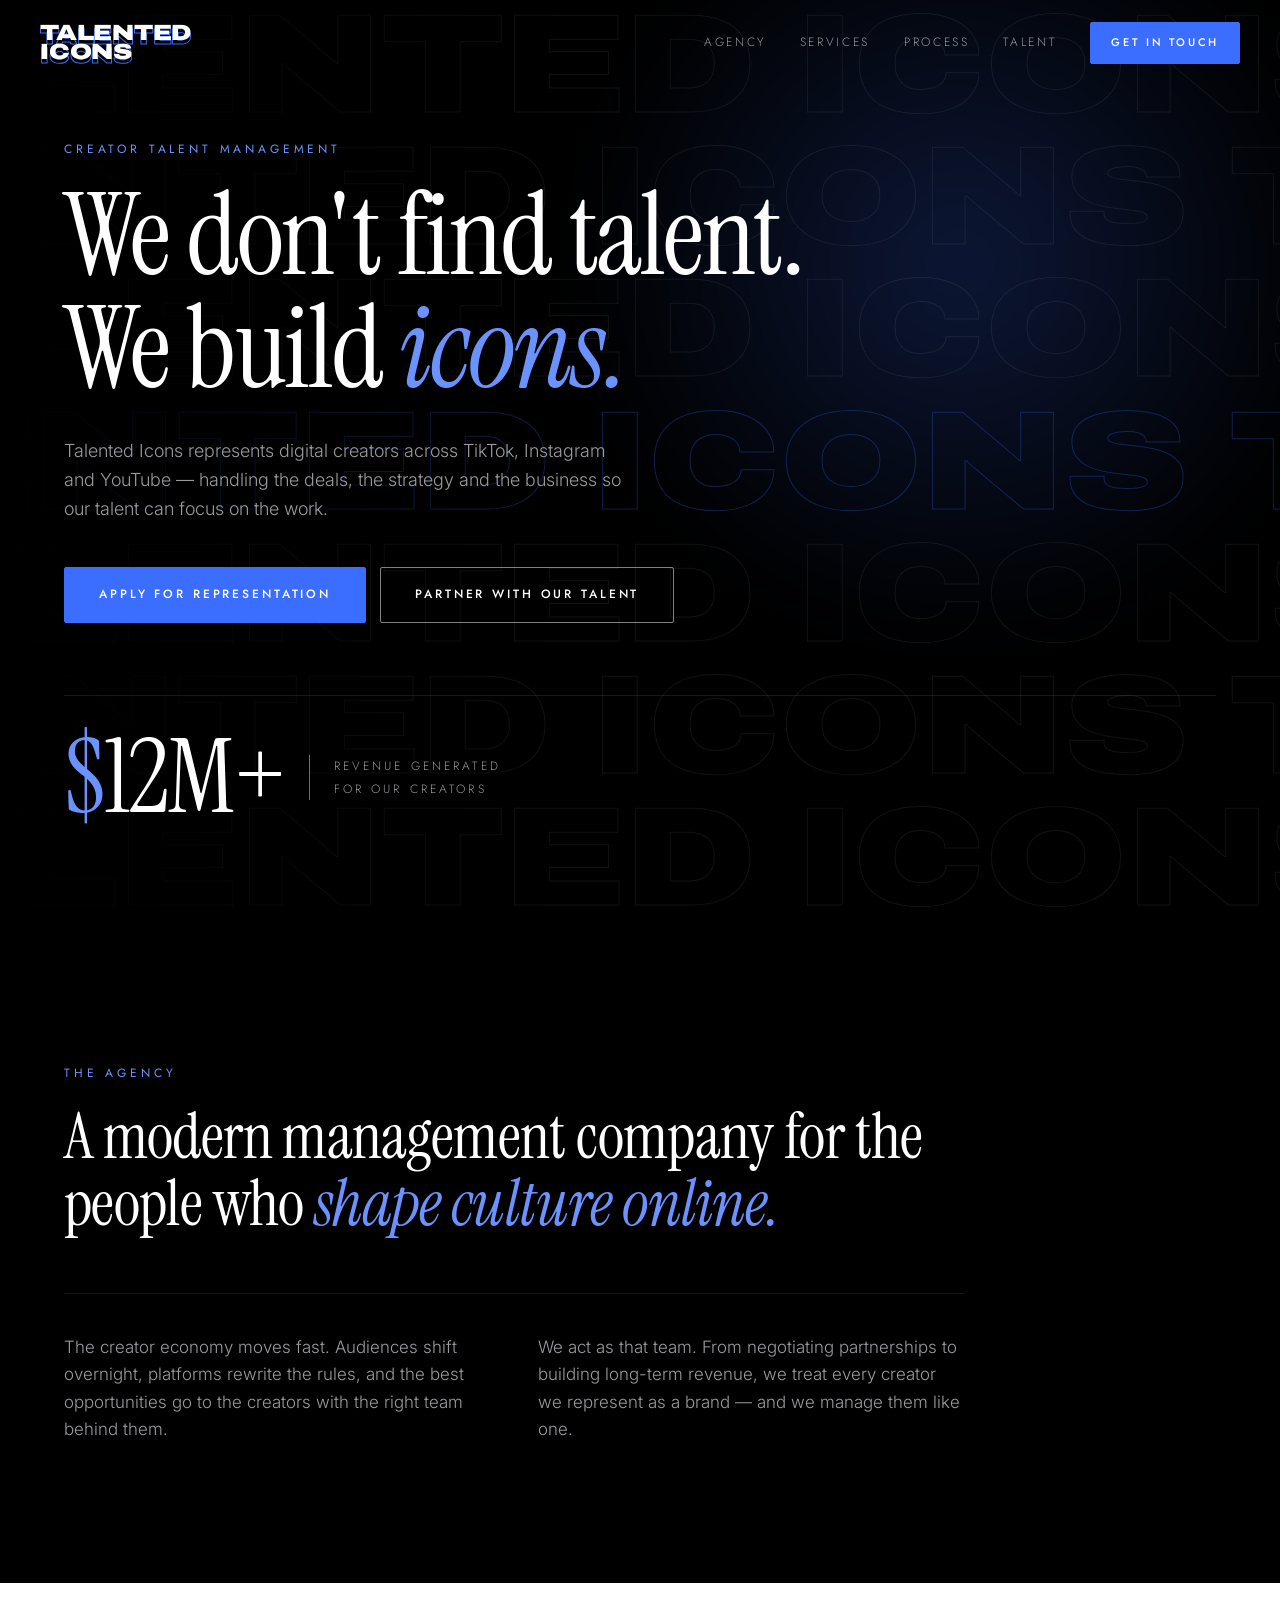
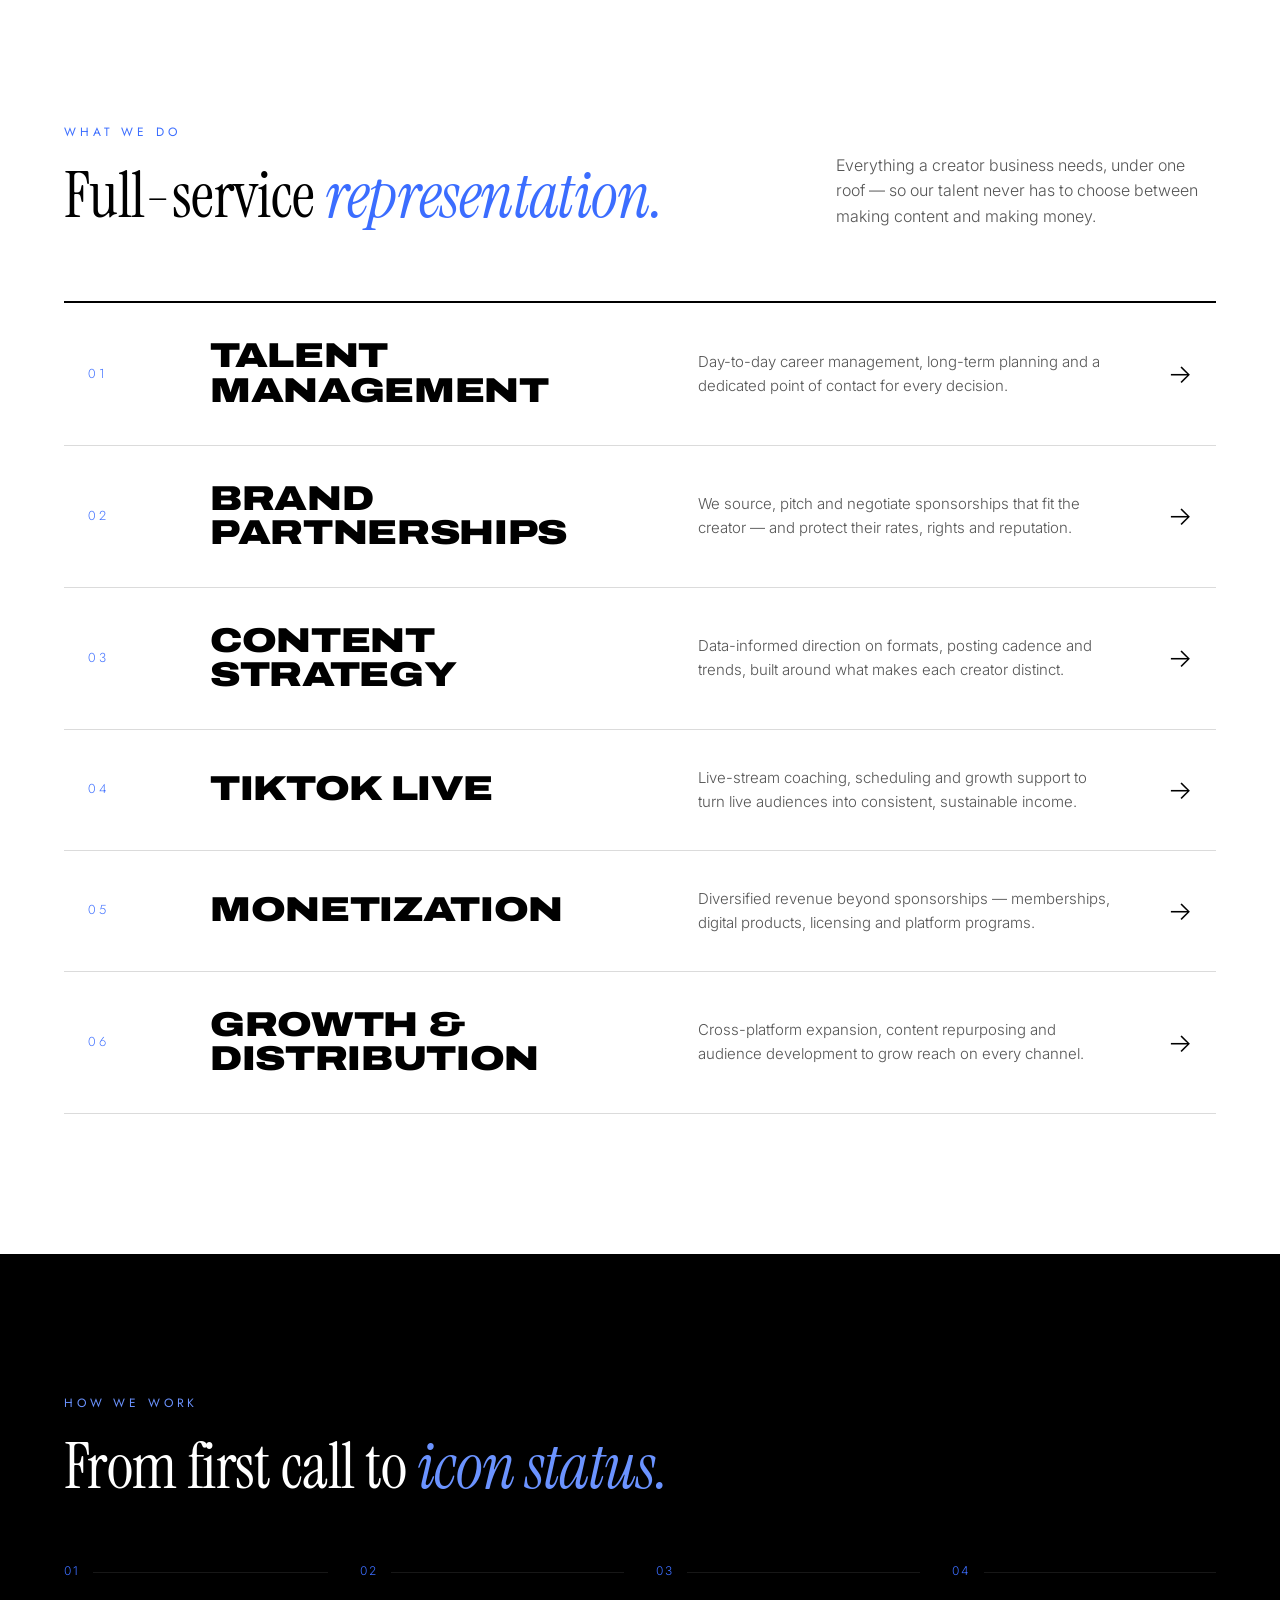
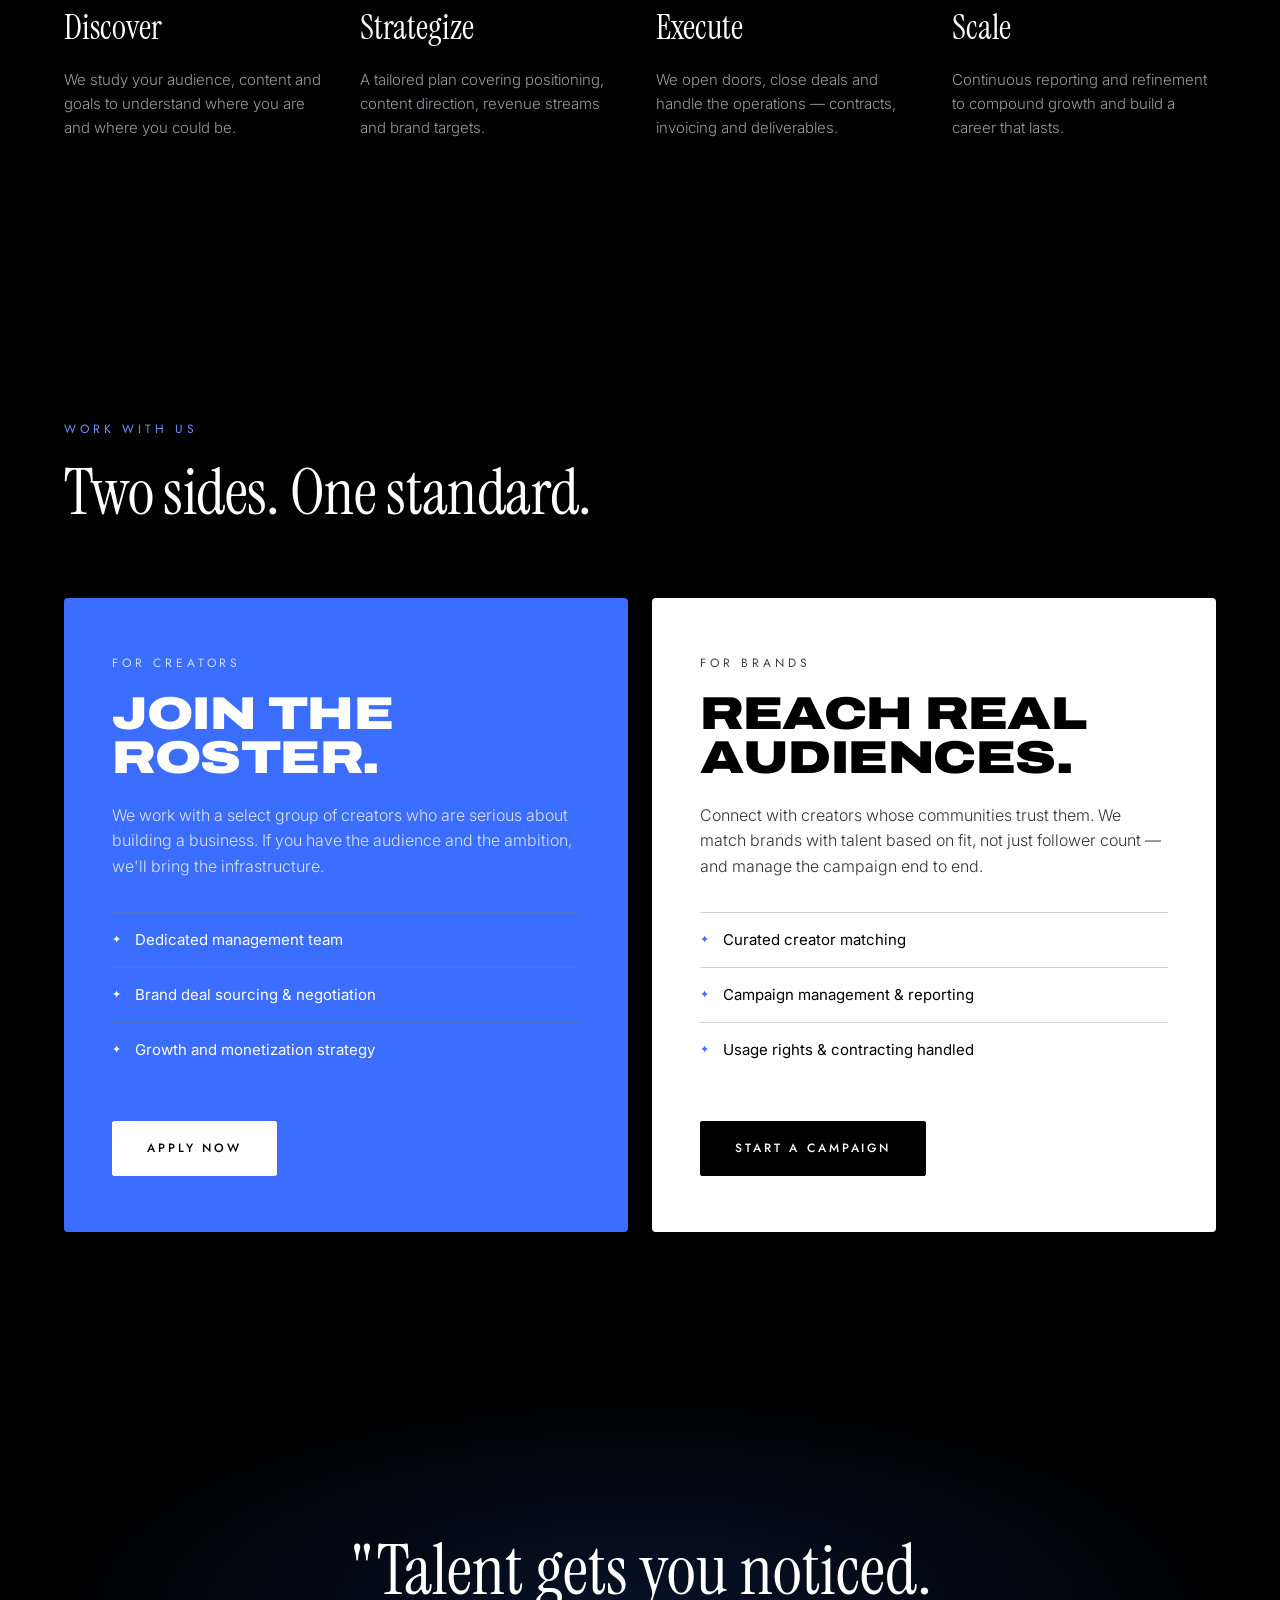
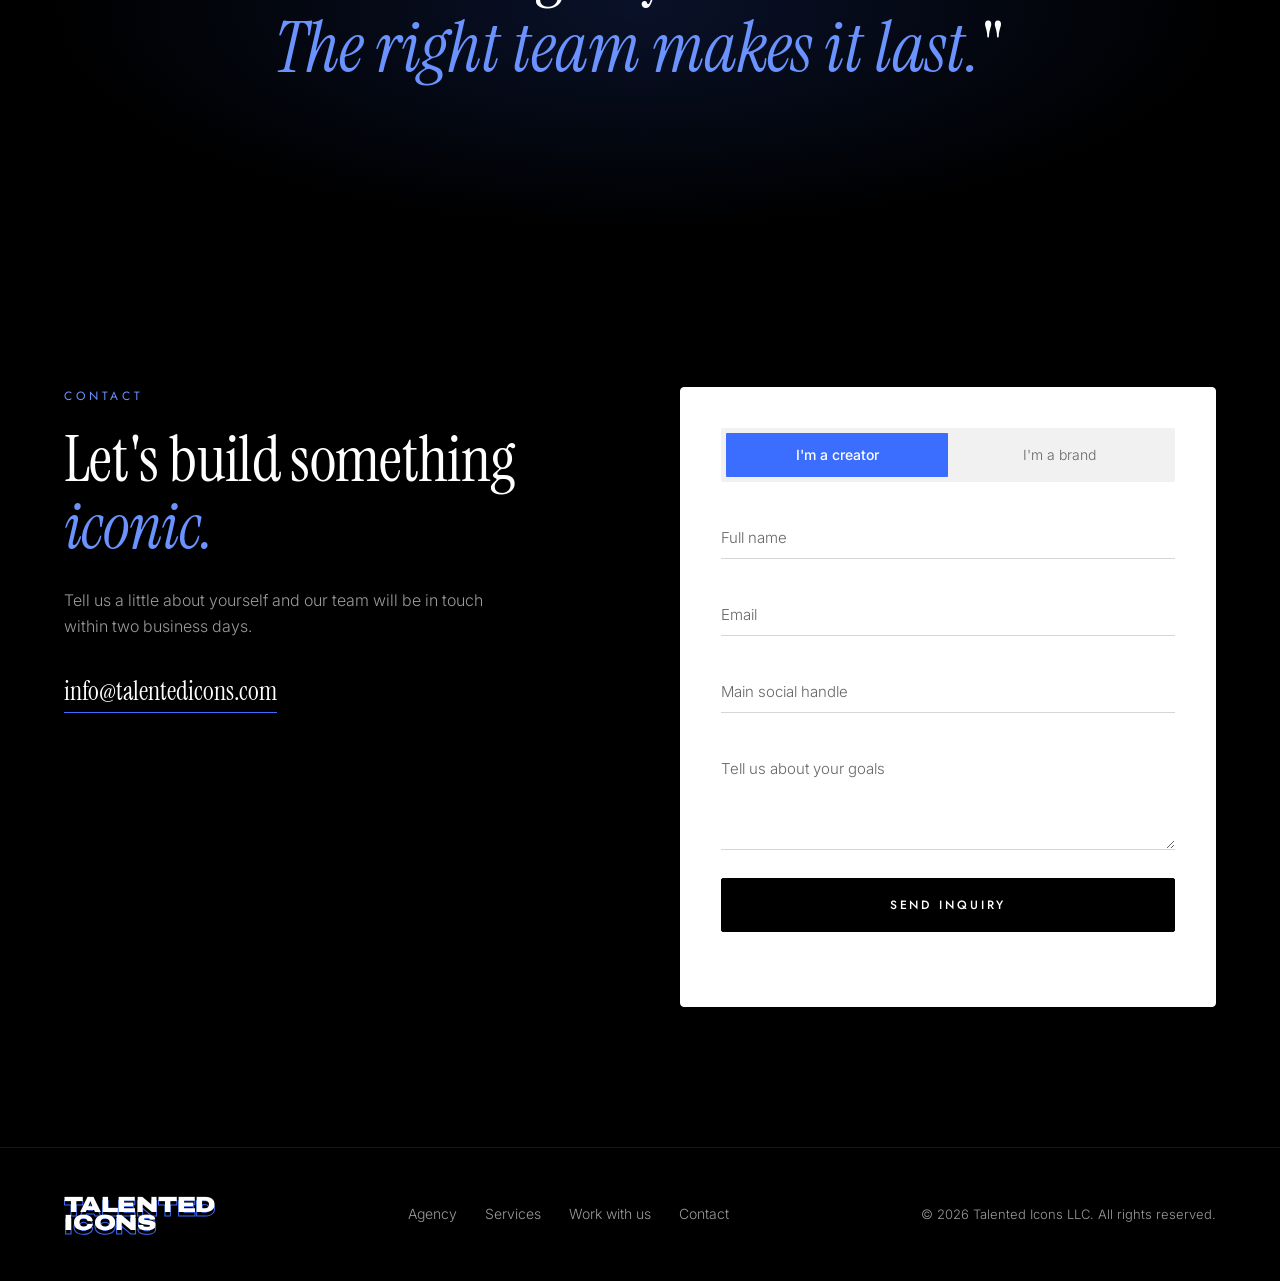
==== index.html @ b25bac5b "Launch Talented Icons website Static site: hero with $12M+ stat, services, process, work-with-us, co" ====
<!doctype html>
<html lang="en">
<head>
  <meta charset="utf-8" />
  <meta name="viewport" content="width=device-width, initial-scale=1" />
  <title>Talented Icons — Creator Talent Management</title>
  <meta name="description" content="Talented Icons is a talent management agency for digital creators. We handle brand partnerships, content strategy, monetization and growth so our talent can focus on creating." />
  <meta property="og:title" content="Talented Icons — Creator Talent Management" />
  <meta property="og:description" content="Management, brand partnerships and growth strategy for the next generation of digital icons." />
  <meta property="og:type" content="website" />
  <meta name="theme-color" content="#000000" />
  <link rel="preconnect" href="https://fonts.googleapis.com" />
  <link rel="preconnect" href="https://fonts.gstatic.com" crossorigin />
  <link href="https://fonts.googleapis.com/css2?family=Instrument+Serif:ital@0;1&family=Inter:wght@300;400;500;600&family=Jost:wght@300;400;500&family=Archivo:wdth,wght@125,900&display=swap" rel="stylesheet" />
  <link rel="icon" href="brand/favicon.svg" type="image/svg+xml" />
  <link rel="icon" href="brand/favicon-32.png" sizes="32x32" type="image/png" />
  <link rel="apple-touch-icon" href="brand/apple-touch-icon.png" />
  <link rel="stylesheet" href="styles.css?v=3" />
</head>
<body>
  <header class="nav" id="nav">
    <a href="#top" class="logo" aria-label="Talented Icons home">
      <span class="echo-logo" aria-hidden="true"><span class="echo-logo-ghost">Talented<br />Icons</span><span class="echo-logo-front">Talented<br />Icons</span></span>
    </a>
    <nav class="nav-links" id="navLinks">
      <a href="#about">Agency</a>
      <a href="#services">Services</a>
      <a href="#process">Process</a>
      <a href="#roster">Talent</a>
      <a href="#contact" class="btn btn-small">Get in touch</a>
    </nav>
    <button class="nav-toggle" id="navToggle" aria-label="Open menu" aria-expanded="false">
      <span></span><span></span>
    </button>
  </header>

  <main id="top">
    <!-- Hero -->
    <section class="hero">
      <div class="hero-glow" aria-hidden="true"></div>
      <div class="hero-echo" aria-hidden="true"><div>Talented Icons Talented Icons Talented Icons</div><div>Talented Icons Talented Icons Talented Icons</div><div>Talented Icons Talented Icons Talented Icons</div><div>Talented Icons Talented Icons Talented Icons</div><div>Talented Icons Talented Icons Talented Icons</div><div>Talented Icons Talented Icons Talented Icons</div><div>Talented Icons Talented Icons Talented Icons</div></div>
      <div class="container">
        <p class="eyebrow reveal">Creator Talent Management</p>
        <h1 class="hero-title reveal">
          We don't find talent.<br />
          We build <em>icons.</em>
        </h1>
        <p class="hero-sub reveal">
          Talented Icons represents digital creators across TikTok, Instagram and YouTube —
          handling the deals, the strategy and the business so our talent can focus on the work.
        </p>
        <div class="hero-cta reveal">
          <a href="#contact" data-intent="creator" class="btn">Apply for representation</a>
          <a href="#contact" data-intent="brand" class="btn btn-ghost">Partner with our talent</a>
        </div>
        <div class="stats reveal">
          <div class="stat">
            <span class="stat-num" data-count="12" data-prefix="$" data-suffix="M+">$12M+</span>
            <span class="stat-label">Revenue generated<br />for our creators</span>
          </div>
        </div>
      </div>
    </section>

    <!-- About -->
    <section class="section" id="about">
      <div class="container about">
        <p class="eyebrow reveal">The Agency</p>
        <h2 class="section-title reveal">
          A modern management company for the people who
          <em>shape culture online.</em>
        </h2>
        <div class="about-grid">
          <p class="reveal">
            The creator economy moves fast. Audiences shift overnight, platforms rewrite the rules,
            and the best opportunities go to the creators with the right team behind them.
          </p>
          <p class="reveal">
            We act as that team. From negotiating partnerships to building long-term revenue,
            we treat every creator we represent as a brand — and we manage them like one.
          </p>
        </div>
      </div>
    </section>

    <!-- Services -->
    <section class="section section-light" id="services">
      <div class="container">
        <div class="section-head section-head-split">
          <div>
            <p class="eyebrow reveal">What We Do</p>
            <h2 class="section-title reveal">Full-service <em>representation.</em></h2>
          </div>
          <p class="section-lede reveal">Everything a creator business needs, under one roof — so our talent never has to choose between making content and making money.</p>
        </div>
        <ol class="services">
          <li class="service reveal">
            <span class="service-num">01</span>
            <h3>Talent Management</h3>
            <p>Day-to-day career management, long-term planning and a dedicated point of contact for every decision.</p>
            <span class="service-arrow" aria-hidden="true">→</span>
          </li>
          <li class="service reveal">
            <span class="service-num">02</span>
            <h3>Brand Partnerships</h3>
            <p>We source, pitch and negotiate sponsorships that fit the creator — and protect their rates, rights and reputation.</p>
            <span class="service-arrow" aria-hidden="true">→</span>
          </li>
          <li class="service reveal">
            <span class="service-num">03</span>
            <h3>Content Strategy</h3>
            <p>Data-informed direction on formats, posting cadence and trends, built around what makes each creator distinct.</p>
            <span class="service-arrow" aria-hidden="true">→</span>
          </li>
          <li class="service reveal">
            <span class="service-num">04</span>
            <h3>TikTok LIVE</h3>
            <p>Live-stream coaching, scheduling and growth support to turn live audiences into consistent, sustainable income.</p>
            <span class="service-arrow" aria-hidden="true">→</span>
          </li>
          <li class="service reveal">
            <span class="service-num">05</span>
            <h3>Monetization</h3>
            <p>Diversified revenue beyond sponsorships — memberships, digital products, licensing and platform programs.</p>
            <span class="service-arrow" aria-hidden="true">→</span>
          </li>
          <li class="service reveal">
            <span class="service-num">06</span>
            <h3>Growth &amp; Distribution</h3>
            <p>Cross-platform expansion, content repurposing and audience development to grow reach on every channel.</p>
            <span class="service-arrow" aria-hidden="true">→</span>
          </li>
        </ol>
      </div>
    </section>

    <!-- Process -->
    <section class="section" id="process">
      <div class="container">
        <div class="section-head">
          <p class="eyebrow reveal">How We Work</p>
          <h2 class="section-title reveal">From first call to <em>icon status.</em></h2>
        </div>
        <ol class="process">
          <li class="reveal">
            <span class="step">Discover</span>
            <p>We study your audience, content and goals to understand where you are and where you could be.</p>
          </li>
          <li class="reveal">
            <span class="step">Strategize</span>
            <p>A tailored plan covering positioning, content direction, revenue streams and brand targets.</p>
          </li>
          <li class="reveal">
            <span class="step">Execute</span>
            <p>We open doors, close deals and handle the operations — contracts, invoicing and deliverables.</p>
          </li>
          <li class="reveal">
            <span class="step">Scale</span>
            <p>Continuous reporting and refinement to compound growth and build a career that lasts.</p>
          </li>
        </ol>
      </div>
    </section>

    <!-- Audience split -->
    <section class="section" id="roster">
      <div class="container">
        <div class="section-head">
          <p class="eyebrow reveal">Work With Us</p>
          <h2 class="section-title reveal">Two sides. One standard.</h2>
        </div>
        <div class="split">
          <div class="split-card split-card-blue reveal">
            <p class="eyebrow">For Creators</p>
            <h3>Join the roster.</h3>
            <p>We work with a select group of creators who are serious about building a business. If you have the audience and the ambition, we'll bring the infrastructure.</p>
            <ul class="checklist">
              <li>Dedicated management team</li>
              <li>Brand deal sourcing &amp; negotiation</li>
              <li>Growth and monetization strategy</li>
            </ul>
            <a href="#contact" data-intent="creator" class="btn btn-white">Apply now</a>
          </div>
          <div class="split-card split-card-white reveal">
            <p class="eyebrow">For Brands</p>
            <h3>Reach real audiences.</h3>
            <p>Connect with creators whose communities trust them. We match brands with talent based on fit, not just follower count — and manage the campaign end to end.</p>
            <ul class="checklist">
              <li>Curated creator matching</li>
              <li>Campaign management &amp; reporting</li>
              <li>Usage rights &amp; contracting handled</li>
            </ul>
            <a href="#contact" data-intent="brand" class="btn btn-black">Start a campaign</a>
          </div>
        </div>
      </div>
    </section>

    <!-- Statement -->
    <section class="statement">
      <div class="container">
        <p class="statement-text reveal">
          "Talent gets you noticed.<br /><em>The right team makes it last.</em>"
        </p>
      </div>
    </section>

    <!-- Contact -->
    <section class="section" id="contact">
      <div class="container contact">
        <div class="contact-copy">
          <p class="eyebrow reveal">Contact</p>
          <h2 class="section-title reveal">Let's build something <em>iconic.</em></h2>
          <p class="reveal">Tell us a little about yourself and our team will be in touch within two business days.</p>
          <a class="contact-email reveal" href="mailto:info@talentedicons.com">info@talentedicons.com</a>
        </div>
        <form class="contact-form reveal" id="contactForm">
          <div class="toggle" role="radiogroup" aria-label="I am a">
            <label><input type="radio" name="type" value="Creator" checked /><span>I'm a creator</span></label>
            <label><input type="radio" name="type" value="Brand" /><span>I'm a brand</span></label>
          </div>
          <div class="field">
            <input type="text" id="name" name="name" placeholder=" " required />
            <label for="name">Full name</label>
          </div>
          <div class="field">
            <input type="email" id="email" name="email" placeholder=" " required />
            <label for="email">Email</label>
          </div>
          <div class="field">
            <input type="text" id="handle" name="handle" placeholder=" " />
            <label for="handle" id="handleLabel">Main social handle</label>
          </div>
          <div class="field">
            <textarea id="message" name="message" rows="4" placeholder=" " required></textarea>
            <label for="message">Tell us about your goals</label>
          </div>
          <input type="text" name="_honey" class="hp" tabindex="-1" autocomplete="off" aria-hidden="true" />
          <button type="submit" class="btn btn-full">Send inquiry</button>
          <p class="form-note" id="formNote" aria-live="polite"></p>
        </form>
      </div>
    </section>
  </main>

  <footer class="footer">
    <div class="container footer-inner">
      <a href="#top" class="logo" aria-label="Talented Icons home">
        <span class="echo-logo" aria-hidden="true"><span class="echo-logo-ghost">Talented<br />Icons</span><span class="echo-logo-front">Talented<br />Icons</span></span>
      </a>
      <nav class="footer-links">
        <a href="#about">Agency</a>
        <a href="#services">Services</a>
        <a href="#roster">Work with us</a>
        <a href="#contact">Contact</a>
      </nav>
      <p class="copyright">© <span id="year"></span> Talented Icons LLC. All rights reserved.</p>
    </div>
  </footer>

  <script src="script.js?v=2"></script>
</body>
</html>
---- styles.css ----
:root {
  --bg: #000000;
  --bg-alt: #0a0a0a;
  --surface: #111111;
  --line: rgba(255, 255, 255, 0.09);
  --text: #ffffff;
  --muted: #9a9a9f;
  --accent: #3b6dff;
  --accent-hi: #6b93ff;
  --accent-soft: rgba(59, 109, 255, 0.16);
  --serif: "Instrument Serif", Georgia, serif;
  --sans: "Inter", system-ui, -apple-system, sans-serif;
  --wide: "Jost", "Inter", system-ui, sans-serif;
  --max: 1200px;
  --ease: cubic-bezier(0.22, 1, 0.36, 1);
}

*, *::before, *::after { box-sizing: border-box; margin: 0; padding: 0; }
html { scroll-behavior: smooth; }
body {
  background: var(--bg);
  color: var(--text);
  font-family: var(--sans);
  font-weight: 300;
  line-height: 1.6;
  -webkit-font-smoothing: antialiased;
  overflow-x: hidden;
}
a { color: inherit; text-decoration: none; }
em { font-style: italic; color: var(--accent-hi); }
::selection { background: var(--accent); color: var(--bg); }

.container { width: 100%; max-width: var(--max); margin: 0 auto; padding: 0 24px; }

/* ---------- Type ---------- */
.eyebrow {
  font-family: var(--wide);
  font-size: 12px;
  font-weight: 400;
  letter-spacing: 0.32em;
  text-transform: uppercase;
  color: var(--accent-hi);
  margin-bottom: 20px;
}
.section-title {
  font-family: var(--serif);
  font-weight: 400;
  font-size: clamp(36px, 5vw, 64px);
  line-height: 1.05;
  letter-spacing: -0.01em;
  max-width: 900px;
}

/* ---------- Buttons ---------- */
.btn {
  display: inline-flex;
  align-items: center;
  justify-content: center;
  gap: 10px;
  padding: 17px 34px;
  border: 1px solid var(--accent);
  background: var(--accent);
  color: #fff;
  font-family: var(--wide);
  font-size: 12px;
  font-weight: 500;
  letter-spacing: 0.24em;
  text-transform: uppercase;
  border-radius: 2px;
  cursor: pointer;
  transition: background 0.3s var(--ease), color 0.3s var(--ease), transform 0.3s var(--ease);
}
.btn:hover { background: var(--accent-hi); border-color: var(--accent-hi); transform: translateY(-2px); }
.btn-ghost { background: transparent; color: var(--text); border-color: rgba(255, 255, 255, 0.5); }
.btn-ghost:hover { background: #fff; border-color: #fff; color: #000; }
.btn-small { padding: 11px 20px; font-size: 11px; }
.btn-full { width: 100%; }

/* ---------- Nav ---------- */
.nav {
  position: fixed;
  inset: 0 0 auto 0;
  z-index: 50;
  display: flex;
  align-items: center;
  justify-content: space-between;
  padding: 22px 40px;
  transition: background 0.4s var(--ease), padding 0.4s var(--ease), border-color 0.4s;
  border-bottom: 1px solid transparent;
}
.nav.scrolled {
  background: rgba(0, 0, 0, 0.8);
  backdrop-filter: blur(16px);
  -webkit-backdrop-filter: blur(16px);
  padding: 14px 40px;
  border-bottom-color: var(--line);
}
.logo { display: flex; align-items: center; }
.echo-logo {
  position: relative;
  display: inline-block;
  font-family: "Archivo", var(--sans);
  font-stretch: 125%;
  font-weight: 900;
  font-size: 22px;
  line-height: 0.86;
  text-transform: uppercase;
  letter-spacing: -0.01em;
  white-space: nowrap;
}
.echo-logo-front { position: relative; display: block; color: var(--text); }
.echo-logo-ghost {
  position: absolute; left: 0; top: 0;
  color: transparent;
  -webkit-text-stroke: 1px var(--accent);
  transform: translate(0, 0.16em);
  transition: transform 0.4s var(--ease);
}
.logo:hover .echo-logo-ghost { transform: translate(0.08em, 0.24em); }
.nav-links { display: flex; align-items: center; gap: 34px; }
.nav-links a:not(.btn) {
  font-family: var(--wide);
  font-size: 12px;
  letter-spacing: 0.22em;
  text-transform: uppercase;
  color: var(--muted);
  transition: color 0.3s;
  position: relative;
}
.nav-links a:not(.btn)::after {
  content: "";
  position: absolute;
  left: 0; bottom: -4px;
  width: 0; height: 1px;
  background: var(--accent);
  transition: width 0.3s var(--ease);
}
.nav-links a:not(.btn):hover { color: var(--text); }
.nav-links a:not(.btn):hover::after { width: 100%; }
.nav-toggle { display: none; background: none; border: 0; width: 32px; height: 32px; cursor: pointer; position: relative; }
.nav-toggle span {
  position: absolute; left: 4px; right: 4px; height: 1px; background: var(--text);
  transition: transform 0.3s var(--ease), top 0.3s var(--ease);
}
.nav-toggle span:first-child { top: 12px; }
.nav-toggle span:last-child { top: 20px; }
.nav-toggle[aria-expanded="true"] span:first-child { top: 16px; transform: rotate(45deg); }
.nav-toggle[aria-expanded="true"] span:last-child { top: 16px; transform: rotate(-45deg); }

/* ---------- Hero ---------- */
.hero {
  position: relative;
  min-height: 100vh;
  min-height: 100svh;
  display: flex;
  align-items: center;
  padding: 140px 0 100px;
  overflow: hidden;
}
.hero-glow {
  position: absolute;
  top: -20%; right: -10%;
  width: 70vw; height: 70vw;
  max-width: 900px; max-height: 900px;
  background: radial-gradient(circle, rgba(59, 109, 255, 0.22) 0%, transparent 60%);
  filter: blur(40px);
  animation: drift 14s ease-in-out infinite alternate;
  pointer-events: none;
}
@keyframes drift { to { transform: translate(-8%, 10%) scale(1.1); } }
.hero-title {
  font-family: var(--serif);
  font-weight: 400;
  font-size: clamp(48px, 9vw, 128px);
  line-height: 0.98;
  letter-spacing: -0.02em;
  margin-bottom: 32px;
}
.hero-sub { max-width: 560px; font-size: 18px; color: var(--muted); margin-bottom: 44px; }
.hero-cta { display: flex; flex-wrap: wrap; gap: 14px; }
.scroll-cue {
  position: absolute; bottom: 36px; left: 50%;
  width: 1px; height: 56px;
  background: var(--line);
  overflow: hidden;
}
.scroll-cue span {
  position: absolute; top: -50%; left: 0; width: 100%; height: 50%;
  background: var(--accent);
  animation: cue 2.2s var(--ease) infinite;
}
@keyframes cue { to { top: 100%; } }

/* ---------- Sections ---------- */
.section { padding: 140px 0; }
.section-light { background: #fff; color: #000; }
.section-light .eyebrow { color: var(--accent); }
.section-light em { color: var(--accent); }
.section-head-split { display: flex; justify-content: space-between; align-items: flex-end; gap: 48px; flex-wrap: wrap; }
.section-lede { max-width: 380px; font-size: 16px; color: #555; }
.section-head { margin-bottom: 72px; }

.about-grid {
  display: grid;
  grid-template-columns: 1fr 1fr;
  gap: 48px;
  margin-top: 56px;
  padding-top: 40px;
  border-top: 1px solid var(--line);
  max-width: 900px;
}
.about-grid p { color: var(--muted); font-size: 17px; }

.services { list-style: none; border-top: 2px solid #000; }
.service {
  display: grid;
  grid-template-columns: 90px minmax(0, 1.1fr) minmax(0, 1fr) 48px;
  align-items: center;
  gap: 32px;
  padding: 36px 24px;
  border-bottom: 1px solid rgba(0, 0, 0, 0.14);
  position: relative;
  isolation: isolate;
  cursor: default;
}
.service::before {
  content: "";
  position: absolute; inset: 0;
  background: var(--accent);
  transform: scaleY(0);
  transform-origin: bottom;
  transition: transform 0.5s var(--ease);
  z-index: -1;
}
.service:hover::before { transform: scaleY(1); }
.service-num { font-family: var(--wide); font-size: 13px; letter-spacing: 0.2em; color: var(--accent); transition: color 0.3s; }
.service h3 {
  font-family: "Archivo", var(--sans);
  font-stretch: 125%;
  font-weight: 900;
  text-transform: uppercase;
  font-size: clamp(22px, 2.7vw, 38px);
  line-height: 1;
  letter-spacing: -0.01em;
  transition: transform 0.5s var(--ease);
}
.service p { color: #555; font-size: 15px; transition: color 0.3s; }
.service-arrow { font-size: 26px; justify-self: end; transition: transform 0.5s var(--ease); }
.service:hover, .service:hover .service-num, .service:hover p { color: #fff; }
.service:hover h3 { transform: translateX(10px); }
.service:hover .service-arrow { transform: translateX(-6px) rotate(-45deg); }

.process {
  list-style: none;
  display: grid;
  grid-template-columns: repeat(4, 1fr);
  gap: 32px;
  counter-reset: step;
}
.process li { padding-top: 28px; border-top: 1px solid var(--line); counter-increment: step; position: relative; }
.process li::before {
  content: "0" counter(step);
  position: absolute; top: -12px; left: 0;
  background: var(--bg);
  padding-right: 12px;
  font-size: 12px;
  letter-spacing: 0.2em;
  color: var(--accent);
}
.step { display: block; font-family: var(--serif); font-size: 34px; margin-bottom: 12px; }
.process p { color: var(--muted); font-size: 15px; }

.split { display: grid; grid-template-columns: 1fr 1fr; gap: 24px; }
.split-card {
  border-radius: 4px;
  padding: 56px 48px;
  display: flex;
  flex-direction: column;
  transition: transform 0.5s var(--ease), box-shadow 0.5s var(--ease);
}
.split-card:hover { transform: translateY(-6px); }
.split-card-blue { background: var(--accent); color: #fff; }
.split-card-blue:hover { box-shadow: 0 30px 80px -20px rgba(59, 109, 255, 0.55); }
.split-card-white { background: #fff; color: #000; }
.split-card-white:hover { box-shadow: 0 30px 80px -20px rgba(255, 255, 255, 0.25); }
.split-card .eyebrow { color: inherit; opacity: 0.75; }
.split-card h3 {
  font-family: "Archivo", var(--sans);
  font-stretch: 125%;
  font-weight: 900;
  text-transform: uppercase;
  font-size: clamp(32px, 3.6vw, 52px);
  line-height: 0.95;
  letter-spacing: -0.01em;
  margin-bottom: 22px;
}
.split-card > p:not(.eyebrow) { opacity: 0.8; margin-bottom: 32px; }
.checklist { list-style: none; margin-bottom: 44px; flex: 1; }
.checklist li { padding: 15px 0; border-top: 1px solid currentColor; border-color: rgba(127, 127, 127, 0.35); font-size: 15px; font-weight: 400; display: flex; gap: 14px; }
.checklist li::before { content: "✦"; font-size: 11px; line-height: 2.1; }
.split-card-white .checklist li::before { color: var(--accent); }
.split-card .btn { align-self: flex-start; }
.btn-white { background: #fff; border-color: #fff; color: #000; }
.btn-white:hover { background: #000; border-color: #000; color: #fff; }
.btn-black { background: #000; border-color: #000; color: #fff; }
.btn-black:hover { background: var(--accent); border-color: var(--accent); }

.statement { padding: 160px 0; text-align: center; position: relative; overflow: hidden; }
.statement::before {
  content: "";
  position: absolute; inset: 0;
  background: radial-gradient(ellipse at center, var(--accent-soft), transparent 65%);
}
.statement-text {
  position: relative;
  font-family: var(--serif);
  font-size: clamp(34px, 5.5vw, 76px);
  line-height: 1.1;
  max-width: 1000px;
  margin: 0 auto;
}

/* ---------- Contact ---------- */
.contact { display: grid; grid-template-columns: 1fr 1fr; gap: 80px; align-items: start; }
.contact-copy > p:not(.eyebrow) { color: var(--muted); margin: 28px 0 32px; max-width: 420px; }
.contact-email {
  font-family: var(--serif);
  font-size: 26px;
  border-bottom: 1px solid var(--accent);
  padding-bottom: 4px;
  transition: color 0.3s;
}
.contact-email:hover { color: var(--accent); }
.contact-form {
  background: var(--surface);
  border: 1px solid var(--line);
  border-radius: 4px;
  padding: 40px;
  display: flex;
  flex-direction: column;
  gap: 20px;
}
.toggle { display: grid; grid-template-columns: 1fr 1fr; background: var(--bg); border-radius: 2px; padding: 4px; border: 1px solid var(--line); }
.toggle input { position: absolute; opacity: 0; pointer-events: none; }
.toggle span {
  display: block; text-align: center; padding: 11px; border-radius: 1px;
  font-size: 14px; color: var(--muted); cursor: pointer;
  transition: background 0.3s var(--ease), color 0.3s;
}
.toggle input:checked + span { background: var(--accent); color: #fff; font-weight: 500; }
.toggle input:focus-visible + span { outline: 1px solid var(--accent); outline-offset: 2px; }
.field { position: relative; }
.field input, .field textarea {
  width: 100%;
  background: transparent;
  border: 0;
  border-bottom: 1px solid var(--line);
  padding: 26px 0 10px;
  color: var(--text);
  font-family: var(--sans);
  font-size: 16px;
  font-weight: 300;
  resize: vertical;
  transition: border-color 0.3s;
}
.field input:focus, .field textarea:focus { outline: none; border-color: var(--accent); }
.field label {
  position: absolute; left: 0; top: 24px;
  font-size: 15px; color: var(--muted);
  pointer-events: none;
  transition: top 0.25s var(--ease), font-size 0.25s var(--ease), color 0.25s;
}
.field input:focus + label, .field input:not(:placeholder-shown) + label,
.field textarea:focus + label, .field textarea:not(:placeholder-shown) + label {
  top: 2px; font-size: 11px; letter-spacing: 0.14em; text-transform: uppercase; color: var(--accent);
}
.form-note { font-size: 14px; color: var(--accent-hi); min-height: 1em; text-align: center; }
.form-note.is-error { color: #ff8a8a; }
.form-note a { color: #fff; text-decoration: underline; }
.contact-form .btn:disabled { opacity: 0.6; cursor: wait; transform: none; }
.hp { position: absolute; left: -9999px; width: 1px; height: 1px; opacity: 0; }

/* ---------- Footer ---------- */
.footer { border-top: 1px solid var(--line); padding: 48px 0; }
.footer-inner { display: flex; align-items: center; justify-content: space-between; gap: 24px; flex-wrap: wrap; }
.footer-links { display: flex; gap: 28px; }
.footer-links a { font-size: 14px; color: var(--muted); transition: color 0.3s; }
.footer-links a:hover { color: var(--accent); }
.copyright { font-size: 13px; color: var(--muted); }

/* ---------- Reveal ---------- */
.reveal { opacity: 0; transform: translateY(28px); transition: opacity 1s var(--ease), transform 1s var(--ease); }
.reveal.in { opacity: 1; transform: none; }
@media (prefers-reduced-motion: reduce) {
  .reveal { opacity: 1; transform: none; transition: none; }
  .hero-glow { animation: none; }
  html { scroll-behavior: auto; }
}

/* ---------- Responsive ---------- */
@media (max-width: 960px) {
  .service { grid-template-columns: 60px 1fr 40px; row-gap: 12px; }
  .service p { grid-column: 2 / 3; grid-row: 2; }
  .process { grid-template-columns: repeat(2, 1fr); row-gap: 56px; }
  .contact { grid-template-columns: 1fr; gap: 56px; }
}
@media (max-width: 760px) {
  .nav, .nav.scrolled { padding: 16px 20px; }
  .nav-toggle { display: block; z-index: 2; }
  .nav-links {
    /* explicit size: the scrolled nav's backdrop-filter makes it the containing block */
    position: fixed; top: 0; left: 0;
    width: 100vw; height: 100vh; height: 100dvh;
    flex-direction: column; justify-content: center; gap: 30px;
    background: var(--bg);
    opacity: 0; pointer-events: none;
    transition: opacity 0.4s var(--ease);
  }
  .nav-links.open { opacity: 1; pointer-events: auto; }
  .nav-links a:not(.btn) { font-size: 16px; color: var(--text); }
  .container { padding: 0 16px; }
  .section { padding: 96px 0; }
  .section-head { margin-bottom: 48px; }
  .hero-sub { font-size: 16px; }
  .hero-cta .btn { width: 100%; }
  .about-grid, .process, .split { grid-template-columns: 1fr; }
  .about-grid { gap: 20px; }
  .service { grid-template-columns: 44px 1fr 28px; gap: 12px 14px; padding: 28px 8px; }
  .service-arrow { font-size: 20px; }
  .split-card { padding: 40px 24px; }
  .contact-form { padding: 28px 20px; }
  .statement { padding: 110px 0; }
  .footer-inner { flex-direction: column; text-align: center; }
}

/* ---------- Hero stats ---------- */
.stats {
  display: flex;
  flex-wrap: wrap;
  gap: 48px 72px;
  margin-top: 72px;
  padding-top: 36px;
  border-top: 1px solid var(--line);
}
.stat { display: flex; align-items: center; gap: 24px; }
.stat-num {
  font-family: var(--serif);
  font-size: clamp(64px, 8vw, 112px);
  line-height: 0.9;
  letter-spacing: -0.02em;
  color: var(--text);
  font-variant-numeric: tabular-nums;
}
.stat-num::first-letter { color: var(--accent-hi); }
.stat-label {
  font-family: var(--wide);
  font-size: 12px;
  letter-spacing: 0.26em;
  text-transform: uppercase;
  color: var(--muted);
  line-height: 1.9;
  padding-left: 24px;
  border-left: 1px solid var(--accent);
}
@media (max-width: 760px) {
  .stats { margin-top: 56px; }
  .stat { gap: 18px; }
  .stat-label { font-size: 11px; padding-left: 18px; }
}

/* ---------- Hero echo pattern (from the brand banner) ---------- */
.hero-echo {
  position: absolute;
  inset: 0;
  display: flex;
  flex-direction: column;
  justify-content: center;
  gap: 0.04em;
  font-family: "Archivo", var(--sans);
  font-stretch: 125%;
  font-weight: 900;
  font-size: clamp(64px, 11vw, 168px);
  line-height: 0.9;
  text-transform: uppercase;
  white-space: nowrap;
  color: transparent;
  -webkit-text-stroke: 1px rgba(255, 255, 255, 0.07);
  pointer-events: none;
  -webkit-mask-image: linear-gradient(90deg, transparent 0%, #000 45%, #000 100%);
  mask-image: linear-gradient(90deg, transparent 0%, #000 45%, #000 100%);
}
.hero-echo div { transform: translateX(-18%); }
.hero-echo div:nth-child(even) { transform: translateX(-34%); }
.hero-echo div:nth-child(4) { -webkit-text-stroke-color: rgba(59, 109, 255, 0.28); }
.hero .container { position: relative; z-index: 1; }

/* ---------- Contact form: white card (matches the brand card) ---------- */
.contact-form { background: #fff; border-color: #fff; color: #000; }
.contact-form .toggle { background: #f1f1f1; border-color: transparent; }
.contact-form .toggle span { color: #666; }
.contact-form .toggle input:checked + span { background: var(--accent); color: #fff; }
.contact-form .field input, .contact-form .field textarea { color: #000; border-bottom-color: rgba(0, 0, 0, 0.16); }
.contact-form .field input:focus, .contact-form .field textarea:focus { border-bottom-color: var(--accent); }
.contact-form .field label { color: #666; }
.contact-form .field input:focus + label, .contact-form .field input:not(:placeholder-shown) + label,
.contact-form .field textarea:focus + label, .contact-form .field textarea:not(:placeholder-shown) + label { color: var(--accent); }
.contact-form .btn { background: #000; border-color: #000; color: #fff; }
.contact-form .btn:hover { background: var(--accent); border-color: var(--accent); }
.contact-form .form-note { color: var(--accent); }
.contact-form .form-note.is-error { color: #d12c2c; }
.contact-form .form-note a { color: #000; }
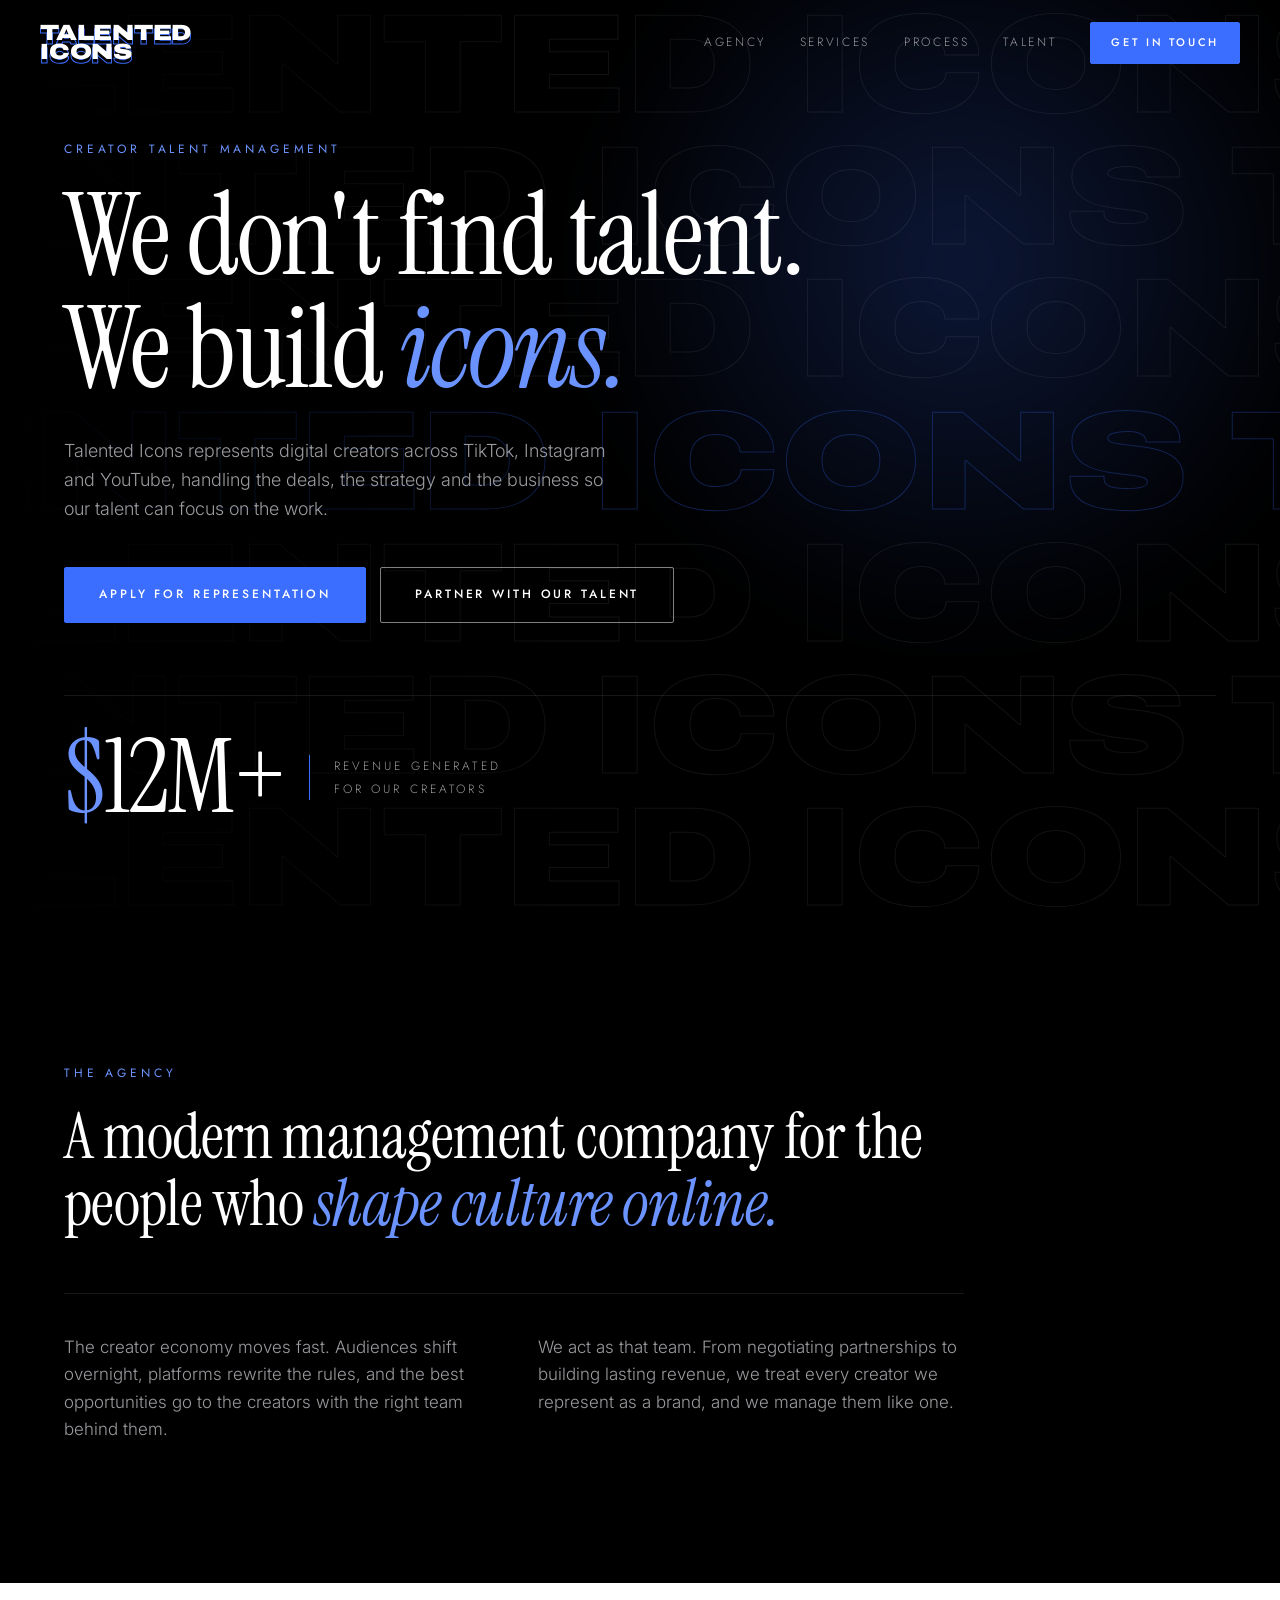
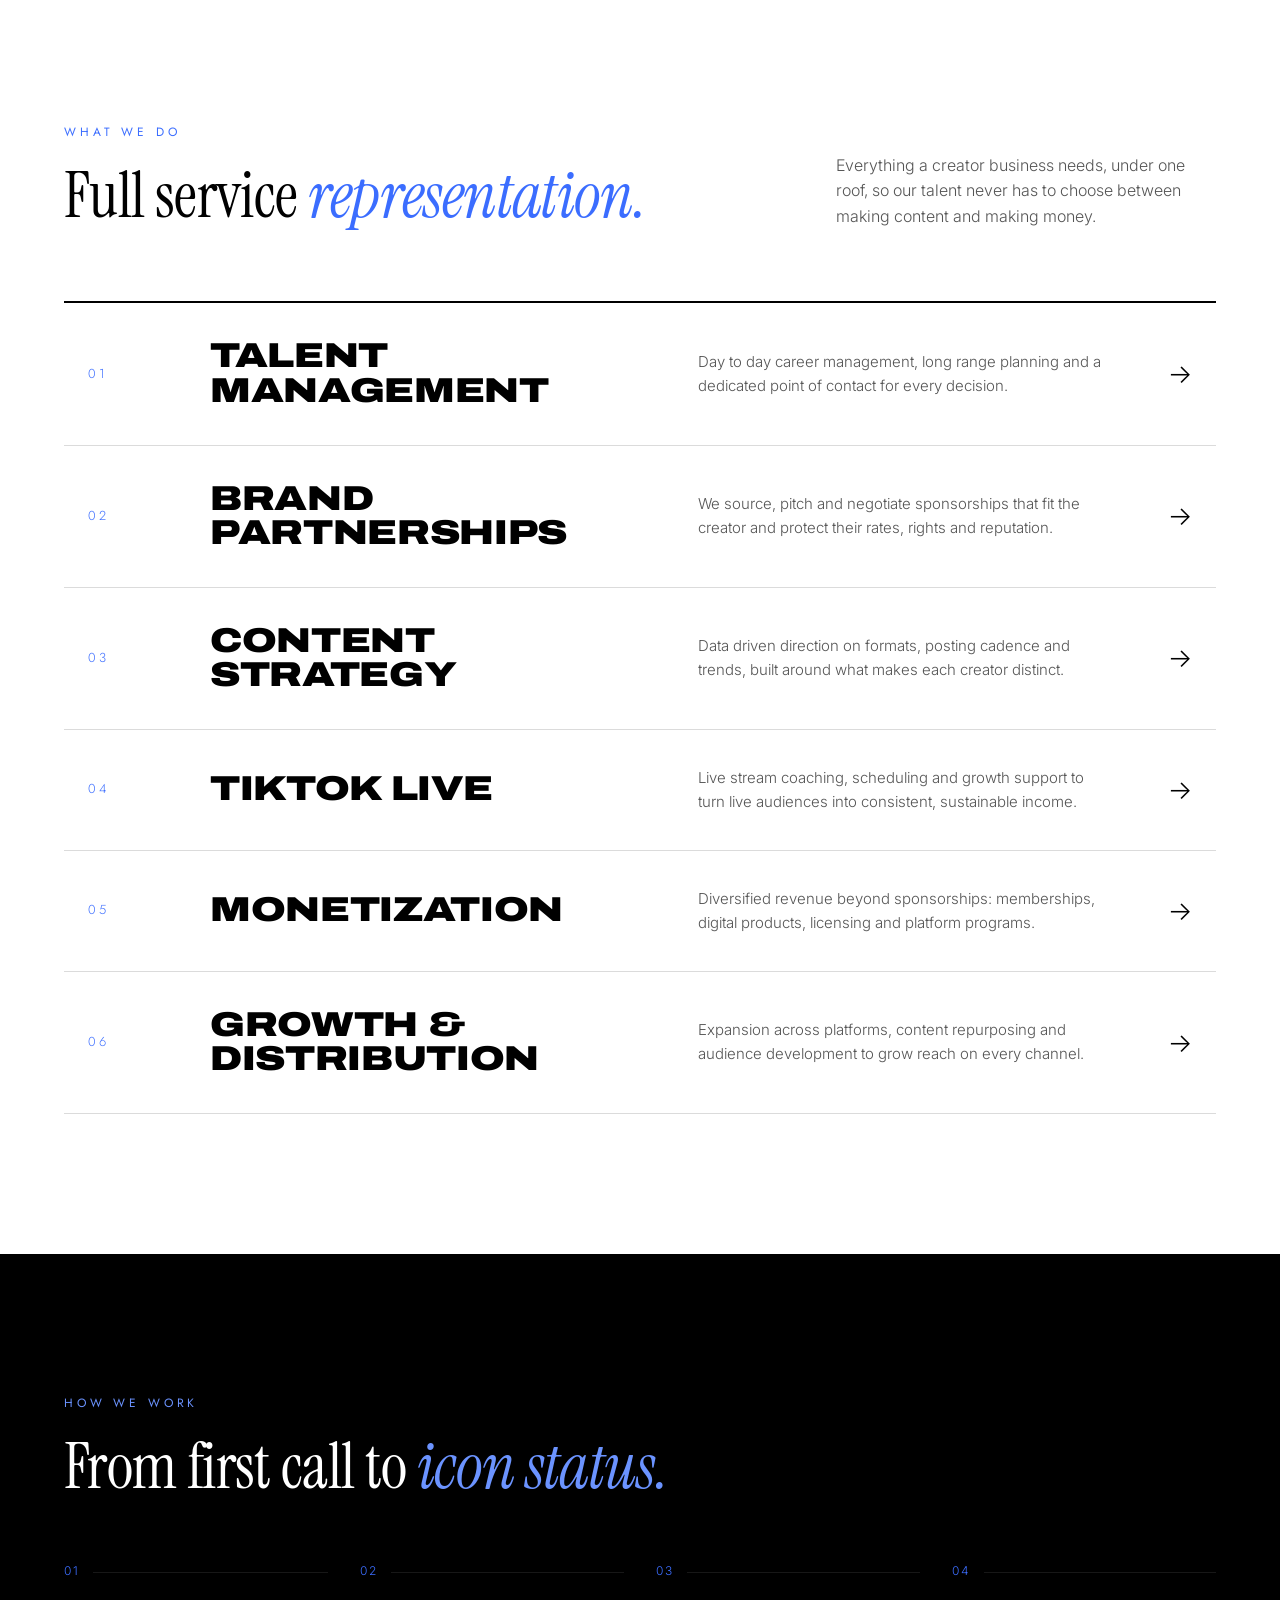
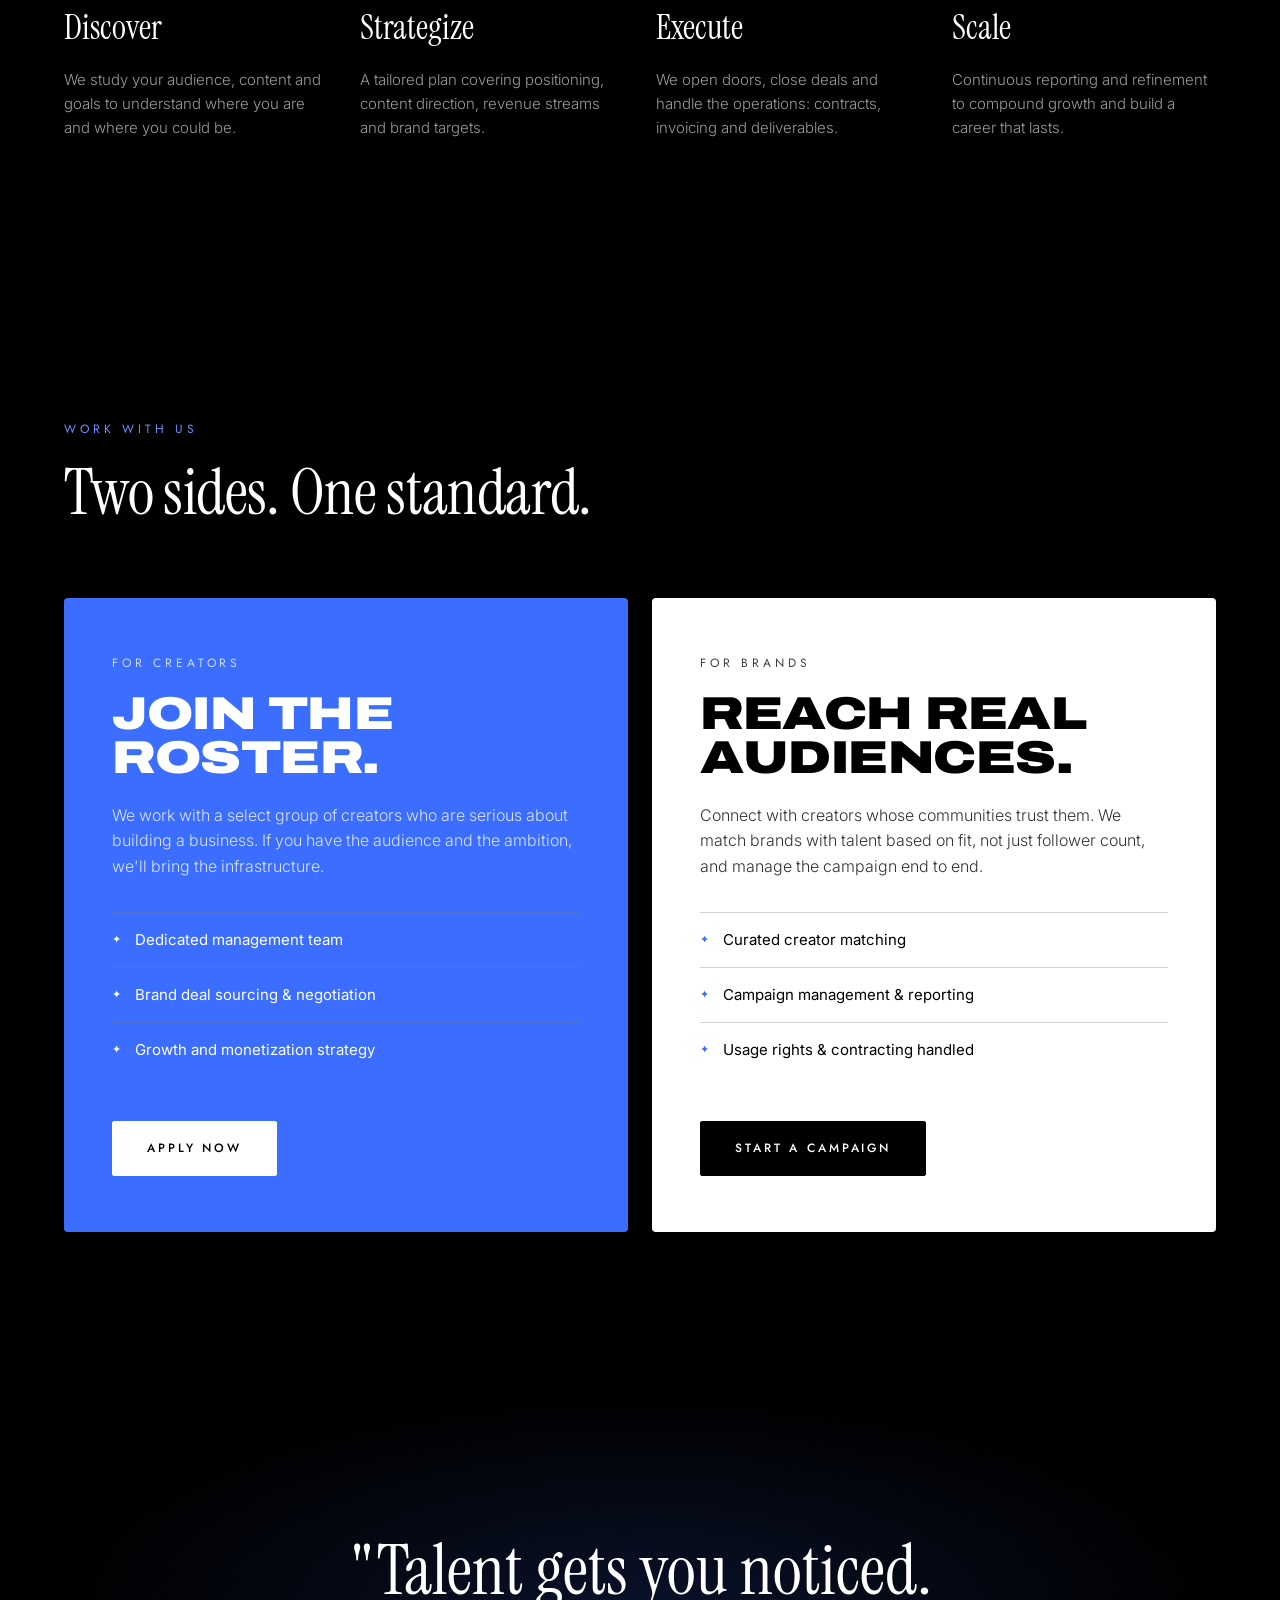
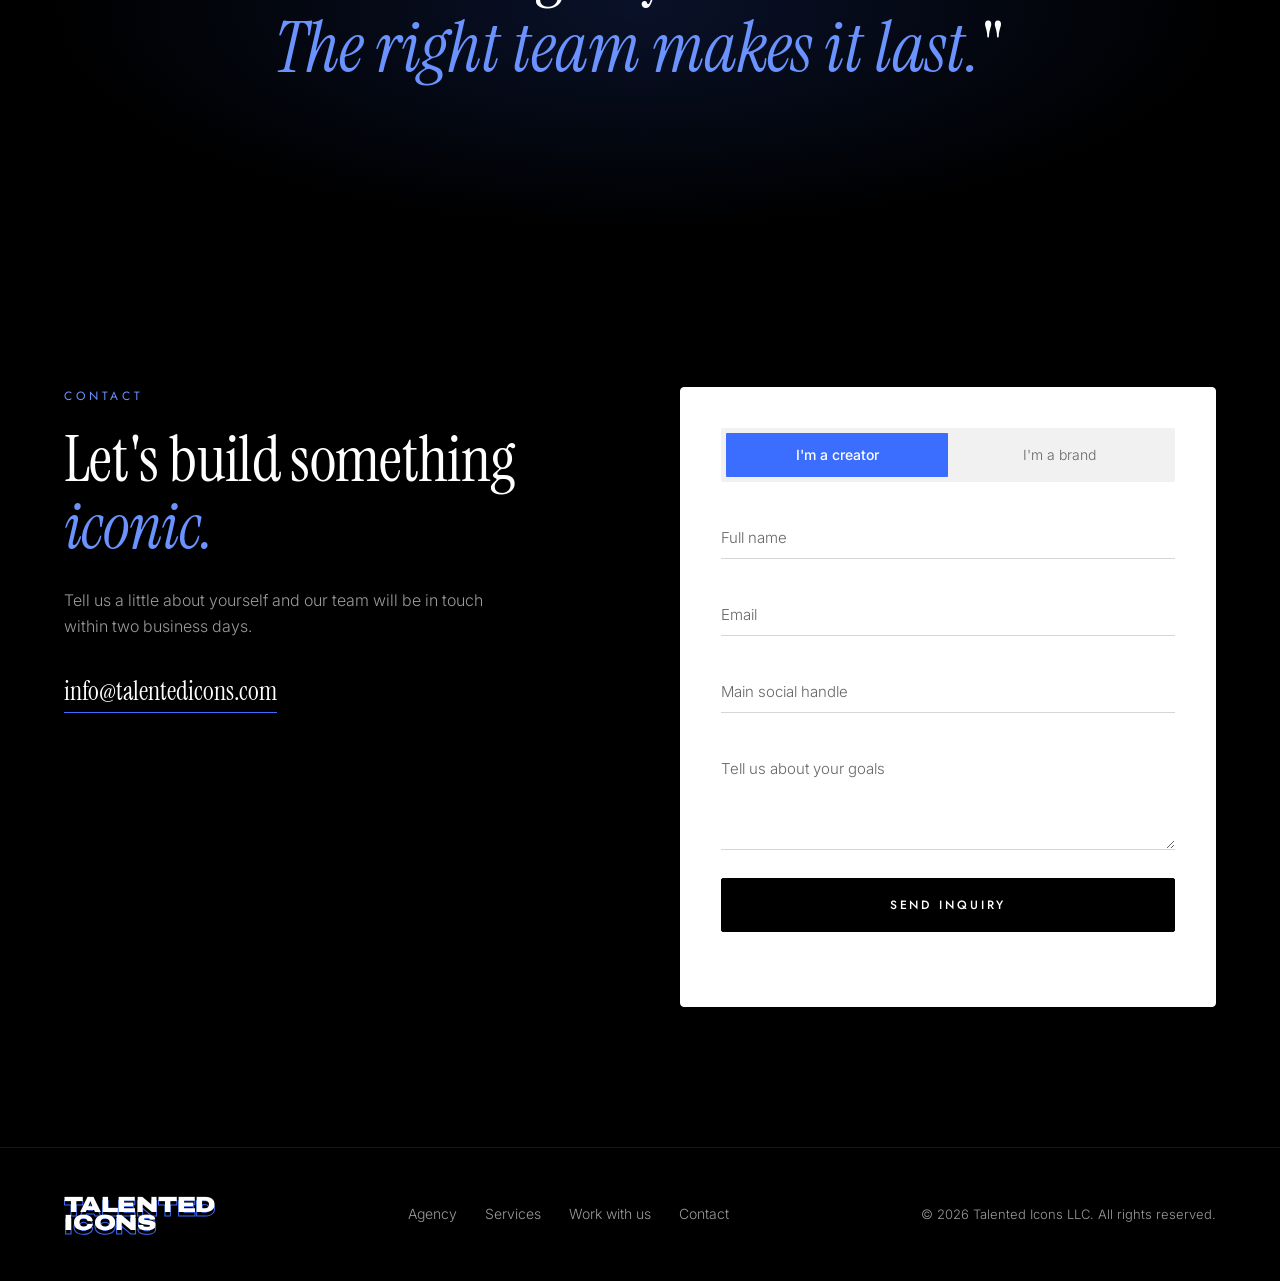
==== commit a1105926: "Remove dashes from site copy Co-Authored-By: Claude Opus 5.5 <noreply@anthropic.com>" ====
--- a/index.html
+++ b/index.html
@@ -3,9 +3,9 @@
 <head>
   <meta charset="utf-8" />
   <meta name="viewport" content="width=device-width, initial-scale=1" />
-  <title>Talented Icons — Creator Talent Management</title>
+  <title>Talented Icons | Creator Talent Management</title>
   <meta name="description" content="Talented Icons is a talent management agency for digital creators. We handle brand partnerships, content strategy, monetization and growth so our talent can focus on creating." />
-  <meta property="og:title" content="Talented Icons — Creator Talent Management" />
+  <meta property="og:title" content="Talented Icons | Creator Talent Management" />
   <meta property="og:description" content="Management, brand partnerships and growth strategy for the next generation of digital icons." />
   <meta property="og:type" content="website" />
   <meta name="theme-color" content="#000000" />
@@ -46,7 +46,7 @@
           We build <em>icons.</em>
         </h1>
         <p class="hero-sub reveal">
-          Talented Icons represents digital creators across TikTok, Instagram and YouTube —
+          Talented Icons represents digital creators across TikTok, Instagram and YouTube,
           handling the deals, the strategy and the business so our talent can focus on the work.
         </p>
         <div class="hero-cta reveal">
@@ -76,8 +76,8 @@
             and the best opportunities go to the creators with the right team behind them.
           </p>
           <p class="reveal">
-            We act as that team. From negotiating partnerships to building long-term revenue,
-            we treat every creator we represent as a brand — and we manage them like one.
+            We act as that team. From negotiating partnerships to building lasting revenue,
+            we treat every creator we represent as a brand, and we manage them like one.
           </p>
         </div>
       </div>
@@ -89,45 +89,45 @@
         <div class="section-head section-head-split">
           <div>
             <p class="eyebrow reveal">What We Do</p>
-            <h2 class="section-title reveal">Full-service <em>representation.</em></h2>
-          </div>
-          <p class="section-lede reveal">Everything a creator business needs, under one roof — so our talent never has to choose between making content and making money.</p>
+            <h2 class="section-title reveal">Full service <em>representation.</em></h2>
+          </div>
+          <p class="section-lede reveal">Everything a creator business needs, under one roof, so our talent never has to choose between making content and making money.</p>
         </div>
         <ol class="services">
           <li class="service reveal">
             <span class="service-num">01</span>
             <h3>Talent Management</h3>
-            <p>Day-to-day career management, long-term planning and a dedicated point of contact for every decision.</p>
+            <p>Day to day career management, long range planning and a dedicated point of contact for every decision.</p>
             <span class="service-arrow" aria-hidden="true">→</span>
           </li>
           <li class="service reveal">
             <span class="service-num">02</span>
             <h3>Brand Partnerships</h3>
-            <p>We source, pitch and negotiate sponsorships that fit the creator — and protect their rates, rights and reputation.</p>
+            <p>We source, pitch and negotiate sponsorships that fit the creator and protect their rates, rights and reputation.</p>
             <span class="service-arrow" aria-hidden="true">→</span>
           </li>
           <li class="service reveal">
             <span class="service-num">03</span>
             <h3>Content Strategy</h3>
-            <p>Data-informed direction on formats, posting cadence and trends, built around what makes each creator distinct.</p>
+            <p>Data driven direction on formats, posting cadence and trends, built around what makes each creator distinct.</p>
             <span class="service-arrow" aria-hidden="true">→</span>
           </li>
           <li class="service reveal">
             <span class="service-num">04</span>
             <h3>TikTok LIVE</h3>
-            <p>Live-stream coaching, scheduling and growth support to turn live audiences into consistent, sustainable income.</p>
+            <p>Live stream coaching, scheduling and growth support to turn live audiences into consistent, sustainable income.</p>
             <span class="service-arrow" aria-hidden="true">→</span>
           </li>
           <li class="service reveal">
             <span class="service-num">05</span>
             <h3>Monetization</h3>
-            <p>Diversified revenue beyond sponsorships — memberships, digital products, licensing and platform programs.</p>
+            <p>Diversified revenue beyond sponsorships: memberships, digital products, licensing and platform programs.</p>
             <span class="service-arrow" aria-hidden="true">→</span>
           </li>
           <li class="service reveal">
             <span class="service-num">06</span>
             <h3>Growth &amp; Distribution</h3>
-            <p>Cross-platform expansion, content repurposing and audience development to grow reach on every channel.</p>
+            <p>Expansion across platforms, content repurposing and audience development to grow reach on every channel.</p>
             <span class="service-arrow" aria-hidden="true">→</span>
           </li>
         </ol>
@@ -152,7 +152,7 @@
           </li>
           <li class="reveal">
             <span class="step">Execute</span>
-            <p>We open doors, close deals and handle the operations — contracts, invoicing and deliverables.</p>
+            <p>We open doors, close deals and handle the operations: contracts, invoicing and deliverables.</p>
           </li>
           <li class="reveal">
             <span class="step">Scale</span>
@@ -184,7 +184,7 @@
           <div class="split-card split-card-white reveal">
             <p class="eyebrow">For Brands</p>
             <h3>Reach real audiences.</h3>
-            <p>Connect with creators whose communities trust them. We match brands with talent based on fit, not just follower count — and manage the campaign end to end.</p>
+            <p>Connect with creators whose communities trust them. We match brands with talent based on fit, not just follower count, and manage the campaign end to end.</p>
             <ul class="checklist">
               <li>Curated creator matching</li>
               <li>Campaign management &amp; reporting</li>
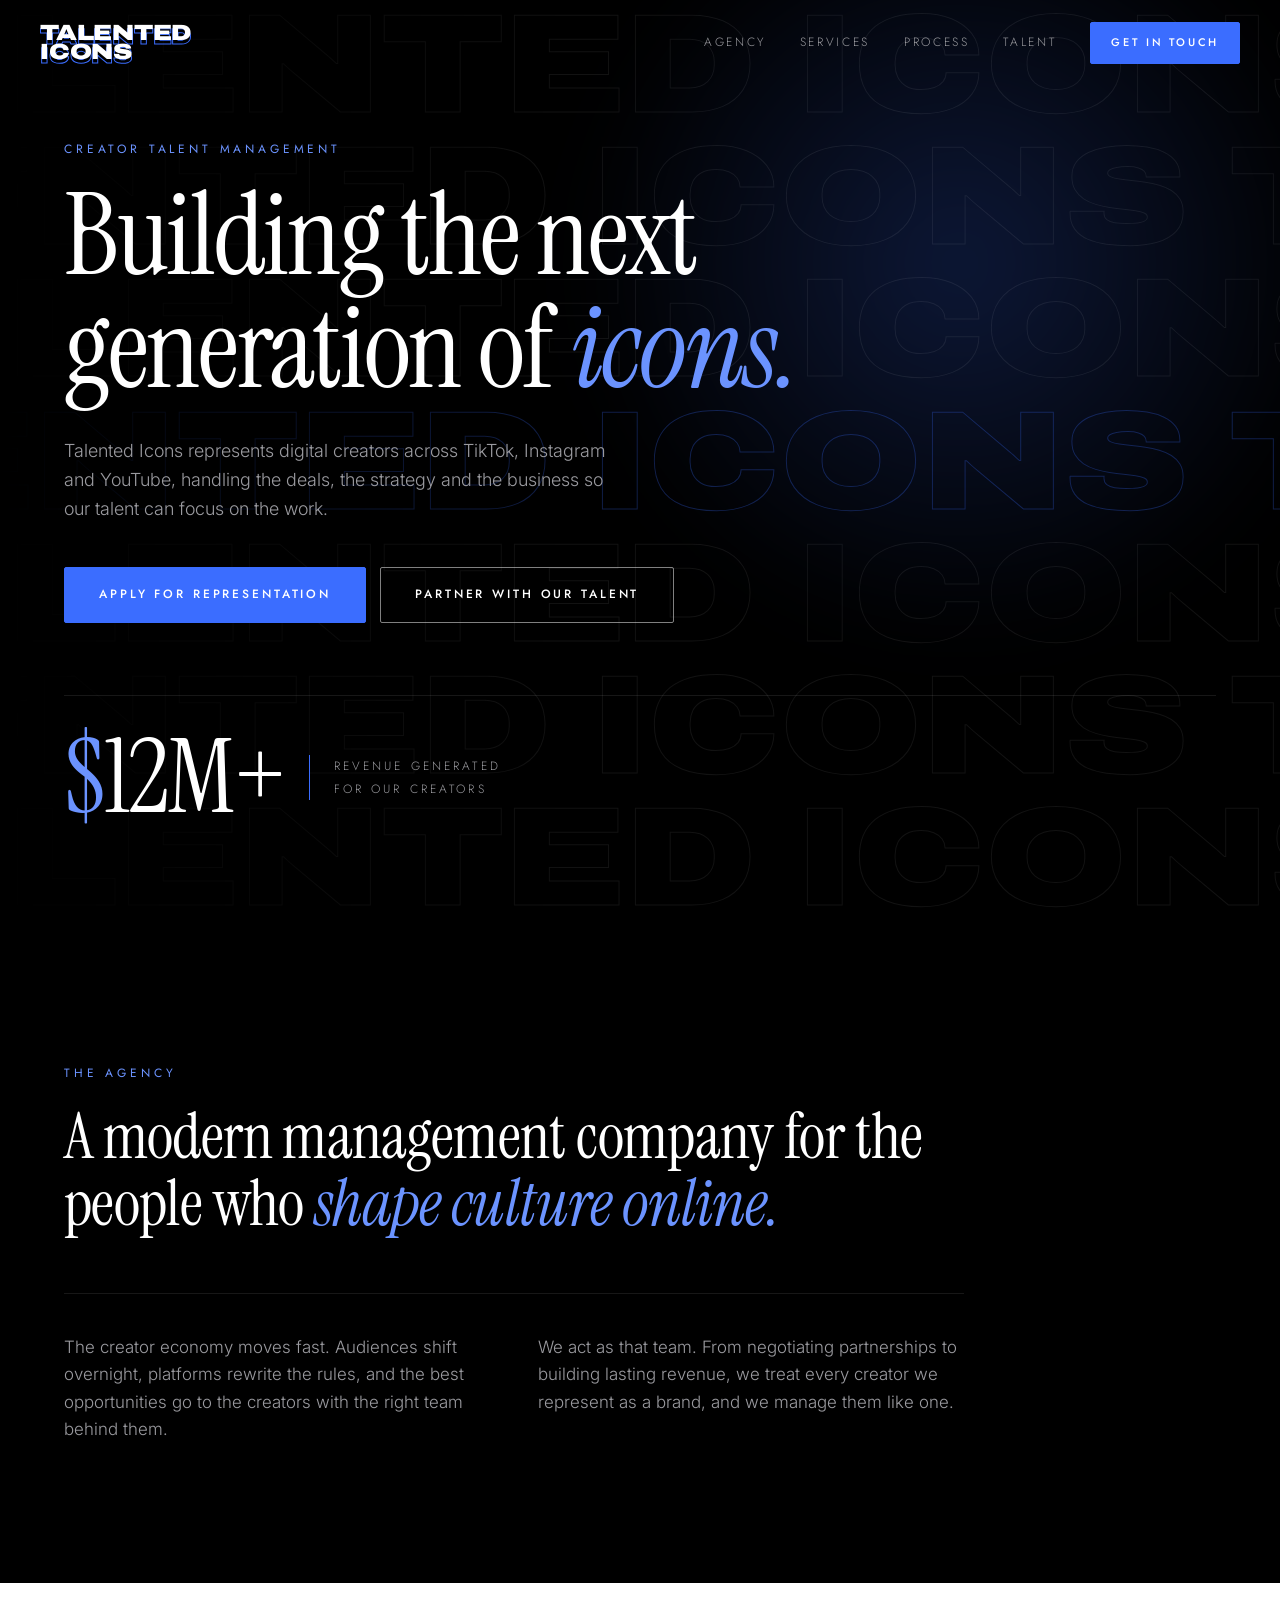
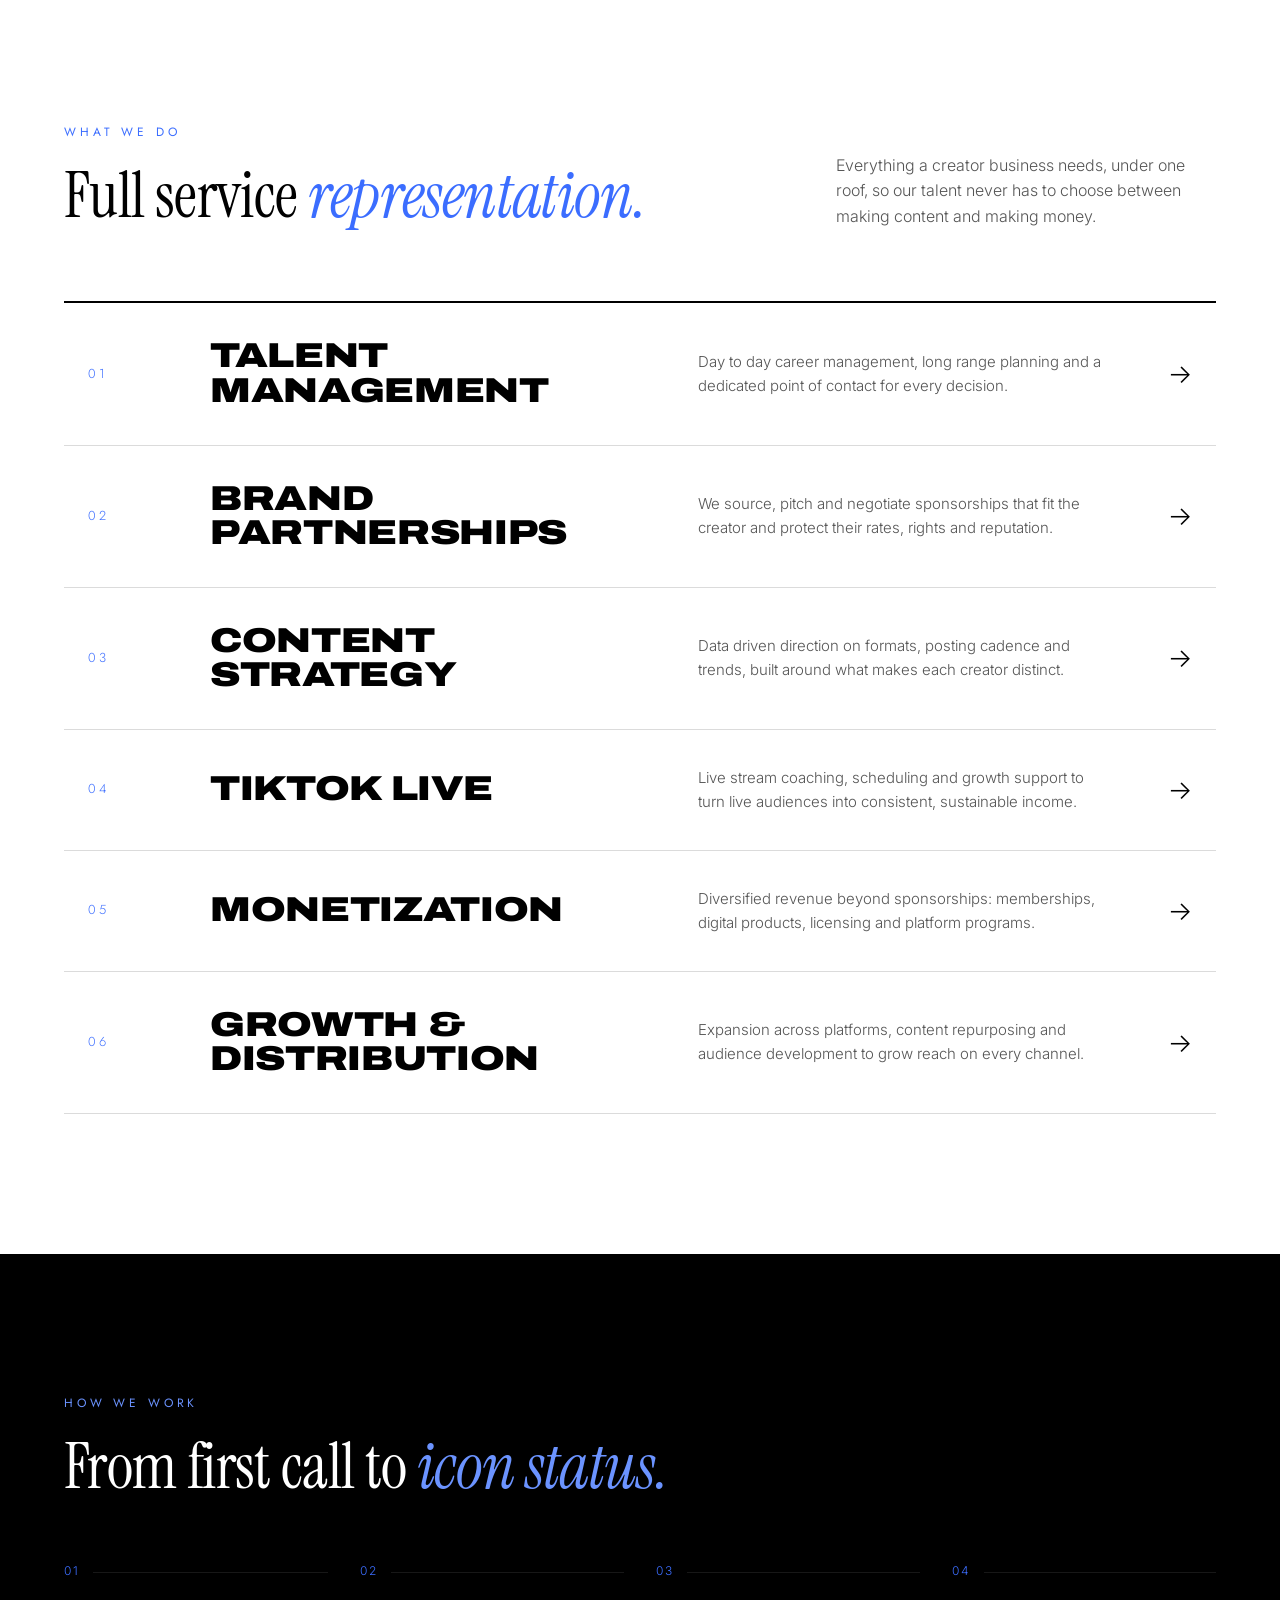
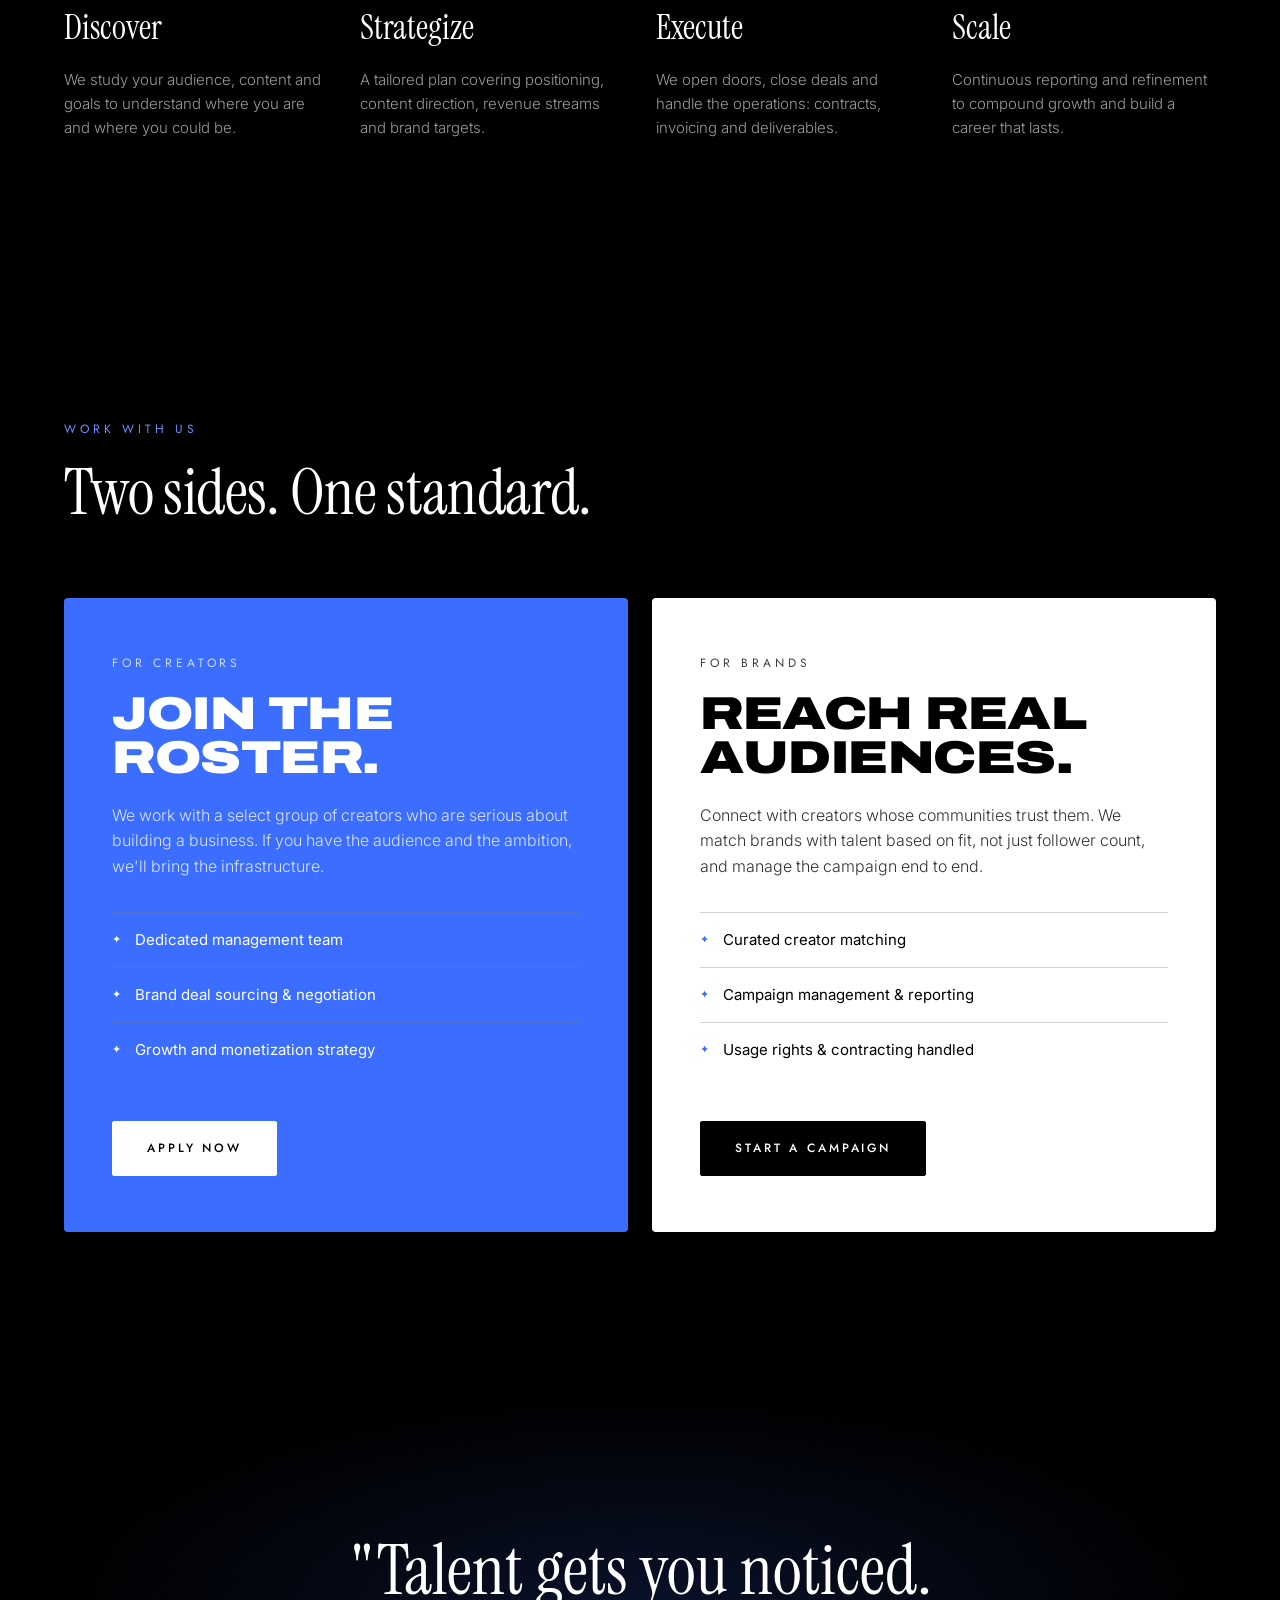
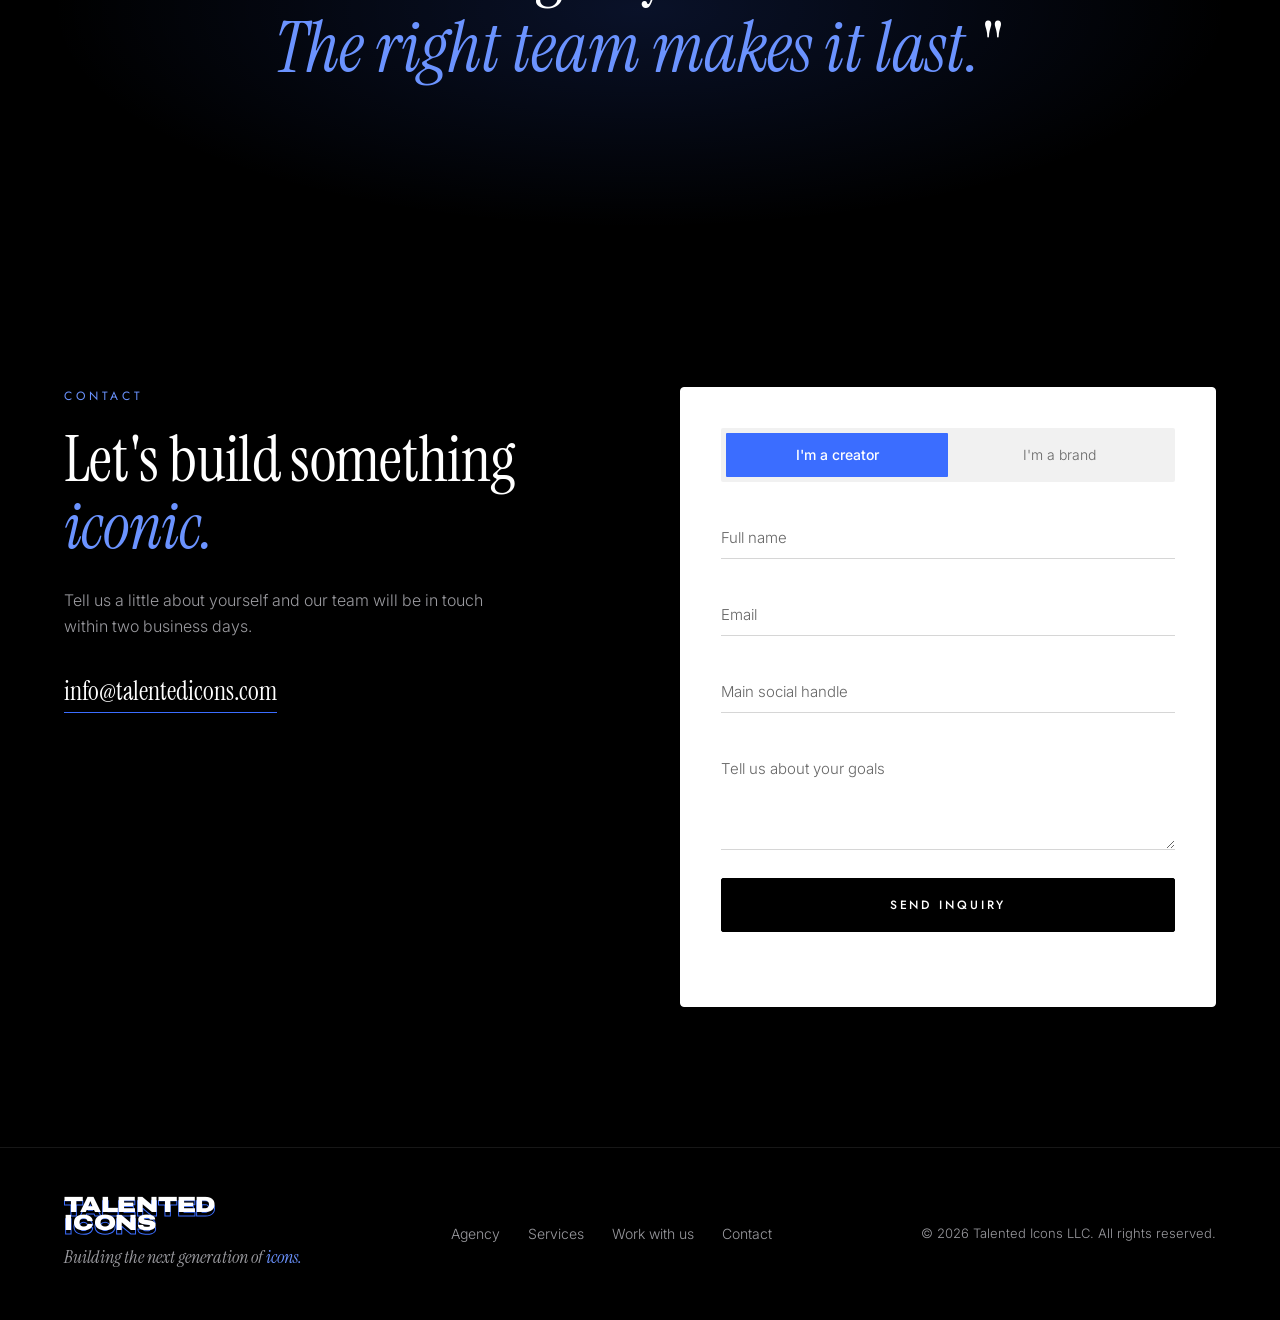
==== commit 84452ef5: "Add tagline: Building the next generation of icons Co-Authored-By: Claude Opus 5.5 <noreply@anthropi" ====
--- a/index.html
+++ b/index.html
@@ -15,7 +15,7 @@
   <link rel="icon" href="brand/favicon.svg" type="image/svg+xml" />
   <link rel="icon" href="brand/favicon-32.png" sizes="32x32" type="image/png" />
   <link rel="apple-touch-icon" href="brand/apple-touch-icon.png" />
-  <link rel="stylesheet" href="styles.css?v=3" />
+  <link rel="stylesheet" href="styles.css?v=4" />
 </head>
 <body>
   <header class="nav" id="nav">
@@ -42,8 +42,8 @@
       <div class="container">
         <p class="eyebrow reveal">Creator Talent Management</p>
         <h1 class="hero-title reveal">
-          We don't find talent.<br />
-          We build <em>icons.</em>
+          Building the next<br />
+          generation of <em>icons.</em>
         </h1>
         <p class="hero-sub reveal">
           Talented Icons represents digital creators across TikTok, Instagram and YouTube,
@@ -245,9 +245,12 @@
 
   <footer class="footer">
     <div class="container footer-inner">
-      <a href="#top" class="logo" aria-label="Talented Icons home">
-        <span class="echo-logo" aria-hidden="true"><span class="echo-logo-ghost">Talented<br />Icons</span><span class="echo-logo-front">Talented<br />Icons</span></span>
-      </a>
+      <div class="footer-brand">
+        <a href="#top" class="logo" aria-label="Talented Icons home">
+          <span class="echo-logo" aria-hidden="true"><span class="echo-logo-ghost">Talented<br />Icons</span><span class="echo-logo-front">Talented<br />Icons</span></span>
+        </a>
+        <p class="footer-tagline">Building the next generation of <em>icons.</em></p>
+      </div>
       <nav class="footer-links">
         <a href="#about">Agency</a>
         <a href="#services">Services</a>
--- a/styles.css
+++ b/styles.css
@@ -387,6 +387,9 @@
 .footer-links a { font-size: 14px; color: var(--muted); transition: color 0.3s; }
 .footer-links a:hover { color: var(--accent); }
 .copyright { font-size: 13px; color: var(--muted); }
+.footer-brand { display: flex; flex-direction: column; gap: 10px; }
+.footer-tagline { font-family: var(--serif); font-style: italic; font-size: 18px; color: var(--muted); }
+.footer-tagline em { color: var(--accent-hi); }
 
 /* ---------- Reveal ---------- */
 .reveal { opacity: 0; transform: translateY(28px); transition: opacity 1s var(--ease), transform 1s var(--ease); }
@@ -431,6 +434,7 @@
   .contact-form { padding: 28px 20px; }
   .statement { padding: 110px 0; }
   .footer-inner { flex-direction: column; text-align: center; }
+  .footer-brand { align-items: center; }
 }
 
 /* ---------- Hero stats ---------- */
